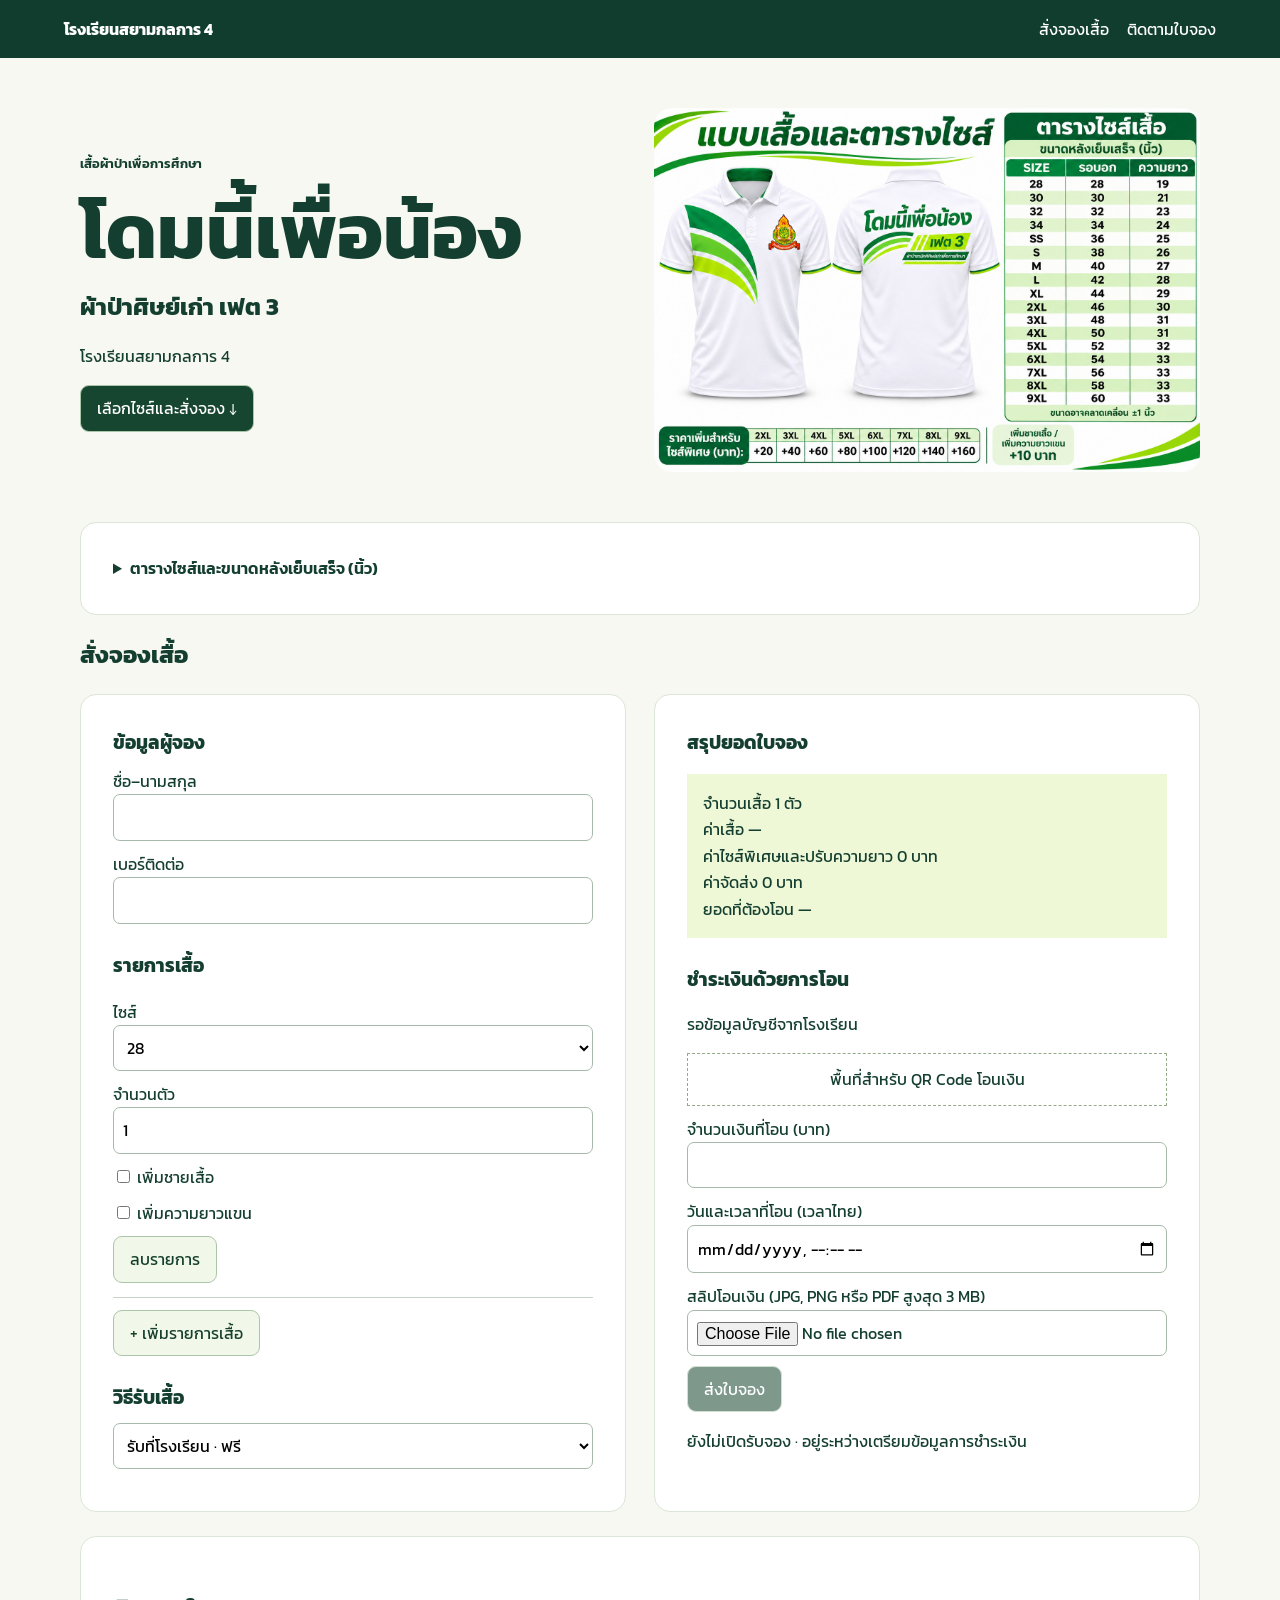
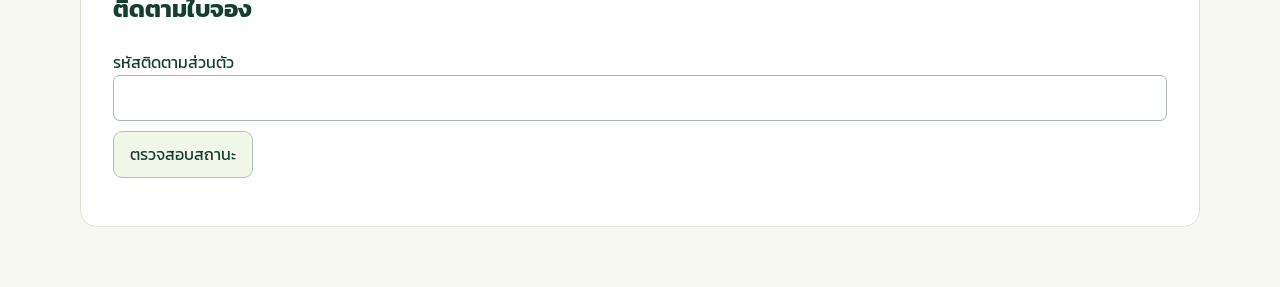
==== index.html @ 1d01cce2 "Add files via upload" ====
<!DOCTYPE html><html lang="th"><meta charset="utf-8"><meta name="viewport" content="width=device-width,initial-scale=1"><title>โดมนี้เพื่อน้อง | โรงเรียนสยามกลการ 4</title><link rel="stylesheet" href="style.css"><body>
<header><strong>โรงเรียนสยามกลการ 4</strong><nav><a href="#order">สั่งจองเสื้อ</a><a href="#track">ติดตามใบจอง</a></nav></header>
<main><section class="hero"><div><small>เสื้อผ้าป่าเพื่อการศึกษา</small><h1>โดมนี้เพื่อน้อง</h1><h2>ผ้าป่าศิษย์เก่า เฟต 3</h2><p>โรงเรียนสยามกลการ 4</p><a class="btn" href="#order">เลือกไซส์และสั่งจอง ↓</a></div><a href="shirt.jpg" target="_blank"><img src="shirt.jpg" alt="ภาพเสื้อด้านหน้าและด้านหลัง พร้อมตารางขนาดเสื้อ คลิกเพื่อขยาย"></a></section>
<details><summary>ตารางไซส์และขนาดหลังเย็บเสร็จ (นิ้ว)</summary><table><thead><tr><th>ไซส์</th><th>รอบอก</th><th>ความยาว</th><th>เพิ่มจากราคาฐาน (บาท)</th></tr></thead><tbody id="sizes"></tbody></table><small>ขนาดอาจคลาดเคลื่อน ±1 นิ้ว</small></details>
<form id="order"><h2>สั่งจองเสื้อ</h2><div class="grid"><section><h3>ข้อมูลผู้จอง</h3><label>ชื่อ–นามสกุล<input name="customer" required maxlength="120" autocomplete="name"></label><label>เบอร์ติดต่อ<input name="phone" type="tel" required pattern="[0-9]{9,10}" autocomplete="tel"></label>
<h3>รายการเสื้อ</h3><div id="items"></div><button type="button" id="add">+ เพิ่มรายการเสื้อ</button>
<h3>วิธีรับเสื้อ</h3><label><select name="delivery"><option value="pickup">รับที่โรงเรียน · ฟรี</option><option value="mail">ส่งไปรษณีย์ · 50 บาทต่อตัว</option></select></label><label id="addr" hidden>ที่อยู่จัดส่งพร้อมรหัสไปรษณีย์<textarea name="address" maxlength="600"></textarea></label></section>
<section><h3>สรุปยอดใบจอง</h3><p id="bill" aria-live="polite"></p><h3>ชำระเงินด้วยการโอน</h3><p id="bank">รอข้อมูลบัญชีจากโรงเรียน</p><div id="qr">พื้นที่สำหรับ QR Code โอนเงิน</div><label>จำนวนเงินที่โอน (บาท)<input name="amount" type="number" min=".01" step=".01" required></label><label>วันและเวลาที่โอน (เวลาไทย)<input name="paidAt" type="datetime-local" required></label><label>สลิปโอนเงิน (JPG, PNG หรือ PDF สูงสุด 3 MB)<input name="slip" type="file" accept="image/jpeg,image/png,application/pdf" required></label><button class="btn" id="send" disabled>ส่งใบจอง</button><p id="msg" role="status"></p></section></div></form>
<section id="track"><h2>ติดตามใบจอง</h2><form id="lookup"><label>รหัสติดตามส่วนตัว<input name="token" required></label><button>ตรวจสอบสถานะ</button></form><p id="result" role="status"></p></section></main><script src="config.js"></script><script src="app.js"></script></body></html>
---- style.css ----
@import url('https://fonts.googleapis.com/css2?family=Kanit:wght@400;500;600;700&display=swap');
*{box-sizing:border-box}body{margin:0;background:#f6f8f1;color:#143f30;font:16px/1.65 Kanit,sans-serif}header{background:#103d2d;color:white;display:flex;justify-content:space-between;padding:16px max(5vw,18px);align-items:center;gap:12px;flex-wrap:wrap}nav{display:flex;gap:18px}nav a{color:white}a{text-decoration:none}main{max-width:1160px;margin:auto;padding:0 20px 60px}.hero,.grid{display:grid;grid-template-columns:1fr 1fr;gap:28px}.hero{align-items:center;padding:50px 0}.hero img{width:100%;display:block;border-radius:18px}.hero h1{font-size:clamp(44px,6vw,84px);line-height:1.2;margin:10px 0}.hero h2,h3{margin:0}small{font-weight:600}.btn,button{font:inherit;cursor:pointer;border:1px solid #abc5aa;background:#f1f8e9;color:#153f2c;border-radius:9px;padding:9px 16px;display:inline-block}.btn{background:#164630;color:white}.btn:disabled{opacity:.55;cursor:default}.grid section,details,#track{background:white;border:1px solid #dce5d7;border-radius:16px;padding:clamp(16px,3vw,32px)}h3:not(:first-child){margin-top:26px}label{display:block;margin:10px 0}input,select,textarea{display:block;width:100%;font:inherit;padding:9px;border:1px solid #a6b9aa;border-radius:7px;background:white}input[type=checkbox]{width:auto;display:inline}summary{cursor:pointer;font-weight:600}table{width:100%;border-collapse:collapse;text-align:center}td,th{padding:5px;border-bottom:1px solid #dde6d9}.item{border-bottom:1px solid #c6d6c4;padding:8px 0 14px;margin-bottom:12px}#bill,#bank,#msg,#result{white-space:pre-line;overflow-wrap:anywhere}#bill{background:#eef7d6;padding:16px}#qr{border:1px dashed #94aa8b;padding:12px;text-align:center}#qr img{max-width:200px;width:100%}#track{margin-top:24px}[hidden]{display:none!important}@media(max-width:720px){.hero,.grid{grid-template-columns:1fr}.hero{padding:26px 0;gap:18px}main{padding-inline:14px}.grid{gap:12px}}
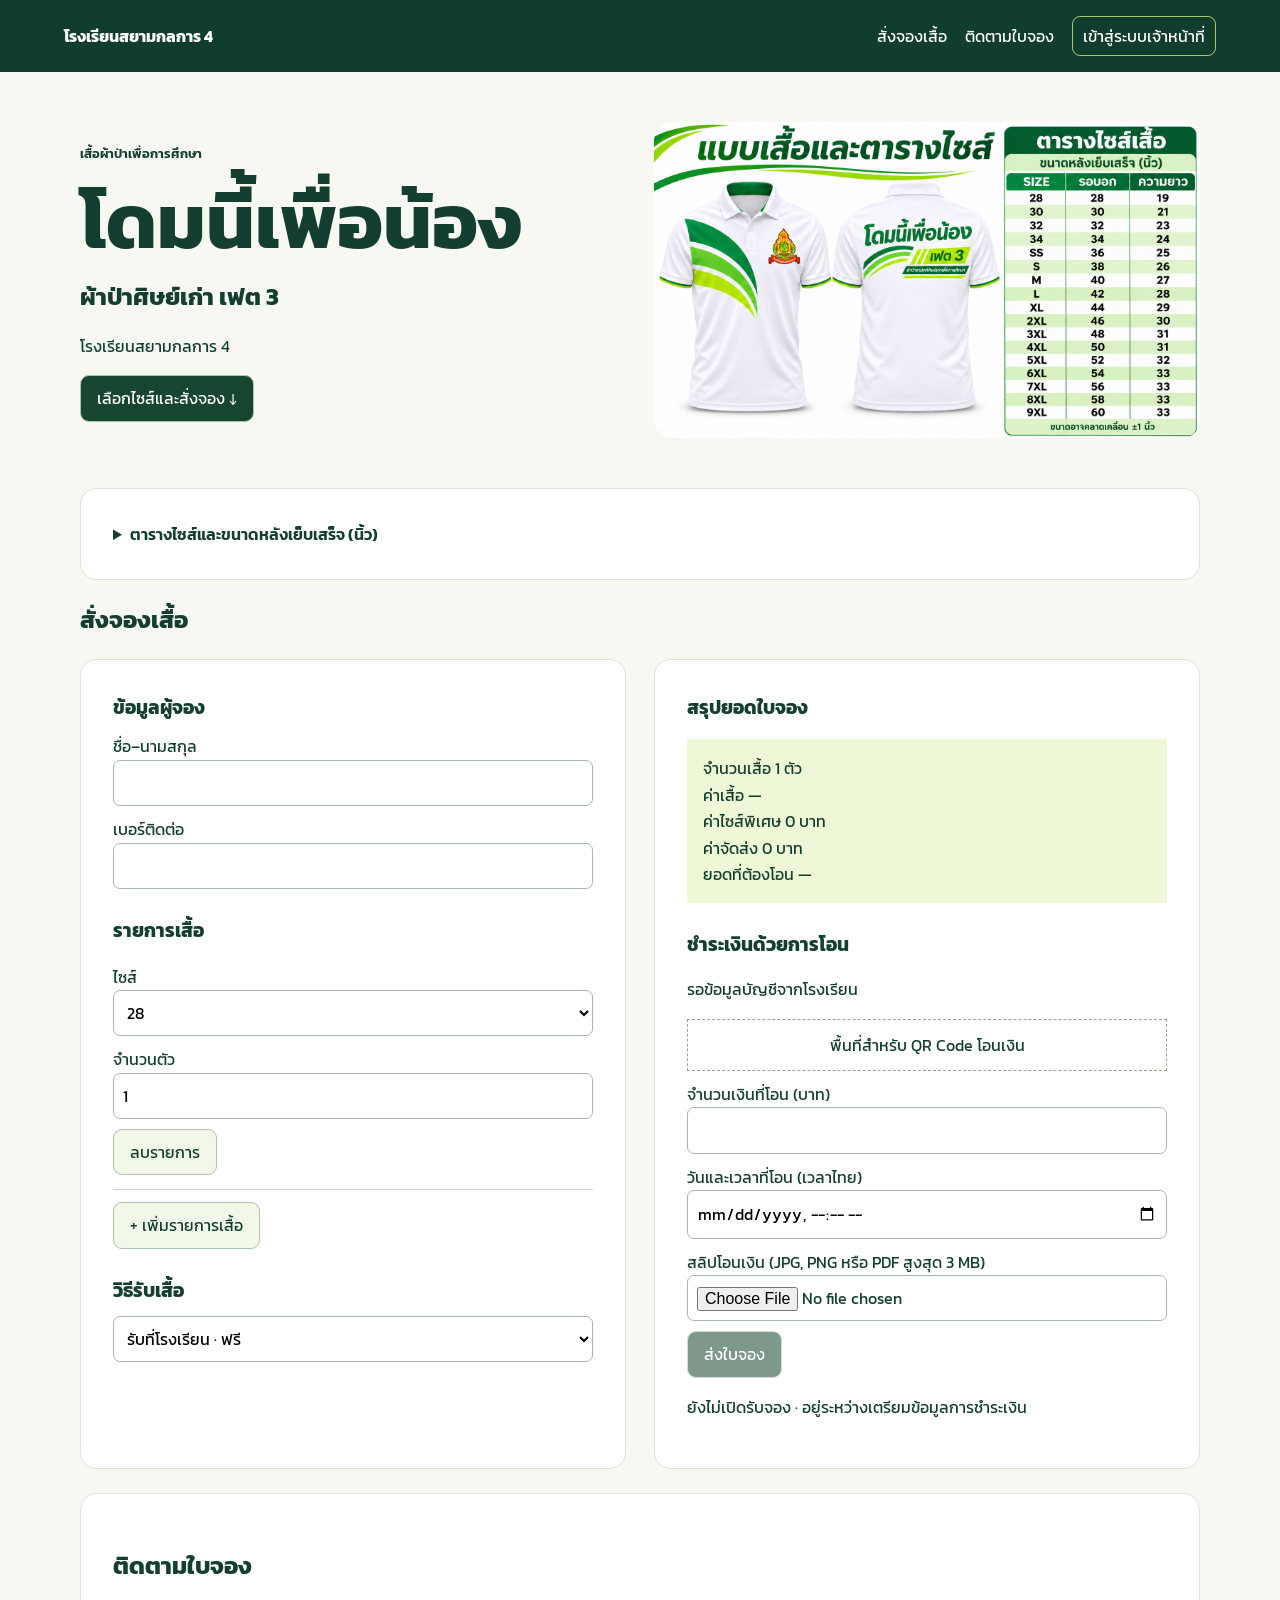
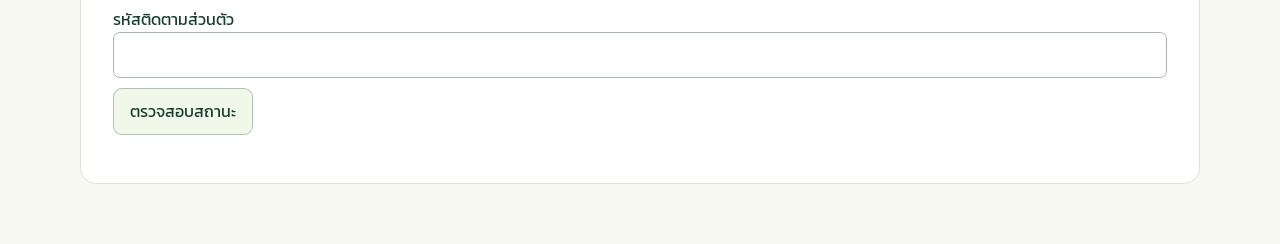
==== commit 211e0321: "Add files via upload" ====
--- a/index.html
+++ b/index.html
@@ -1,7 +1,7 @@
 <!DOCTYPE html><html lang="th"><meta charset="utf-8"><meta name="viewport" content="width=device-width,initial-scale=1"><title>โดมนี้เพื่อน้อง | โรงเรียนสยามกลการ 4</title><link rel="stylesheet" href="style.css"><body>
-<header><strong>โรงเรียนสยามกลการ 4</strong><nav><a href="#order">สั่งจองเสื้อ</a><a href="#track">ติดตามใบจอง</a></nav></header>
-<main><section class="hero"><div><small>เสื้อผ้าป่าเพื่อการศึกษา</small><h1>โดมนี้เพื่อน้อง</h1><h2>ผ้าป่าศิษย์เก่า เฟต 3</h2><p>โรงเรียนสยามกลการ 4</p><a class="btn" href="#order">เลือกไซส์และสั่งจอง ↓</a></div><a href="shirt.jpg" target="_blank"><img src="shirt.jpg" alt="ภาพเสื้อด้านหน้าและด้านหลัง พร้อมตารางขนาดเสื้อ คลิกเพื่อขยาย"></a></section>
-<details><summary>ตารางไซส์และขนาดหลังเย็บเสร็จ (นิ้ว)</summary><table><thead><tr><th>ไซส์</th><th>รอบอก</th><th>ความยาว</th><th>เพิ่มจากราคาฐาน (บาท)</th></tr></thead><tbody id="sizes"></tbody></table><small>ขนาดอาจคลาดเคลื่อน ±1 นิ้ว</small></details>
+<header><strong>โรงเรียนสยามกลการ 4</strong><nav><a href="#order">สั่งจองเสื้อ</a><a href="#track">ติดตามใบจอง</a><a class="staff-link" href="staff.html">เข้าสู่ระบบเจ้าหน้าที่</a></nav></header>
+<main><section class="hero"><div><small>เสื้อผ้าป่าเพื่อการศึกษา</small><h1>โดมนี้เพื่อน้อง</h1><h2>ผ้าป่าศิษย์เก่า เฟต 3</h2><p>โรงเรียนสยามกลการ 4</p><a class="btn" href="#order">เลือกไซส์และสั่งจอง ↓</a></div><a class="poster" href="#chart" aria-label="ดูตารางไซส์"><img src="shirt.jpg" alt="ภาพเสื้อด้านหน้าและด้านหลัง พร้อมตารางขนาดเสื้อ"></a></section>
+<details id="chart"><summary>ตารางไซส์และขนาดหลังเย็บเสร็จ (นิ้ว)</summary><table><thead><tr><th>ไซส์</th><th>รอบอก</th><th>ความยาว</th><th>เพิ่มจากราคาฐาน (บาท)</th></tr></thead><tbody id="sizes"></tbody></table><small>ขนาดอาจคลาดเคลื่อน ±1 นิ้ว</small></details>
 <form id="order"><h2>สั่งจองเสื้อ</h2><div class="grid"><section><h3>ข้อมูลผู้จอง</h3><label>ชื่อ–นามสกุล<input name="customer" required maxlength="120" autocomplete="name"></label><label>เบอร์ติดต่อ<input name="phone" type="tel" required pattern="[0-9]{9,10}" autocomplete="tel"></label>
 <h3>รายการเสื้อ</h3><div id="items"></div><button type="button" id="add">+ เพิ่มรายการเสื้อ</button>
 <h3>วิธีรับเสื้อ</h3><label><select name="delivery"><option value="pickup">รับที่โรงเรียน · ฟรี</option><option value="mail">ส่งไปรษณีย์ · 50 บาทต่อตัว</option></select></label><label id="addr" hidden>ที่อยู่จัดส่งพร้อมรหัสไปรษณีย์<textarea name="address" maxlength="600"></textarea></label></section>
--- a/style.css
+++ b/style.css
@@ -1,2 +1,3 @@
 @import url('https://fonts.googleapis.com/css2?family=Kanit:wght@400;500;600;700&display=swap');
 *{box-sizing:border-box}body{margin:0;background:#f6f8f1;color:#143f30;font:16px/1.65 Kanit,sans-serif}header{background:#103d2d;color:white;display:flex;justify-content:space-between;padding:16px max(5vw,18px);align-items:center;gap:12px;flex-wrap:wrap}nav{display:flex;gap:18px}nav a{color:white}a{text-decoration:none}main{max-width:1160px;margin:auto;padding:0 20px 60px}.hero,.grid{display:grid;grid-template-columns:1fr 1fr;gap:28px}.hero{align-items:center;padding:50px 0}.hero img{width:100%;display:block;border-radius:18px}.hero h1{font-size:clamp(44px,6vw,84px);line-height:1.2;margin:10px 0}.hero h2,h3{margin:0}small{font-weight:600}.btn,button{font:inherit;cursor:pointer;border:1px solid #abc5aa;background:#f1f8e9;color:#153f2c;border-radius:9px;padding:9px 16px;display:inline-block}.btn{background:#164630;color:white}.btn:disabled{opacity:.55;cursor:default}.grid section,details,#track{background:white;border:1px solid #dce5d7;border-radius:16px;padding:clamp(16px,3vw,32px)}h3:not(:first-child){margin-top:26px}label{display:block;margin:10px 0}input,select,textarea{display:block;width:100%;font:inherit;padding:9px;border:1px solid #a6b9aa;border-radius:7px;background:white}input[type=checkbox]{width:auto;display:inline}summary{cursor:pointer;font-weight:600}table{width:100%;border-collapse:collapse;text-align:center}td,th{padding:5px;border-bottom:1px solid #dde6d9}.item{border-bottom:1px solid #c6d6c4;padding:8px 0 14px;margin-bottom:12px}#bill,#bank,#msg,#result{white-space:pre-line;overflow-wrap:anywhere}#bill{background:#eef7d6;padding:16px}#qr{border:1px dashed #94aa8b;padding:12px;text-align:center}#qr img{max-width:200px;width:100%}#track{margin-top:24px}[hidden]{display:none!important}@media(max-width:720px){.hero,.grid{grid-template-columns:1fr}.hero{padding:26px 0;gap:18px}main{padding-inline:14px}.grid{gap:12px}}
+nav{flex-wrap:wrap;align-items:center}.staff-link{color:white;border:1px solid #a6c972;border-radius:8px;padding:6px 10px}.hero .poster{display:block;aspect-ratio:1536/887;overflow:hidden;border-radius:18px}#signin{max-width:450px;margin:40px auto;padding:24px;background:white;border-radius:16px}#panel{margin-top:24px}
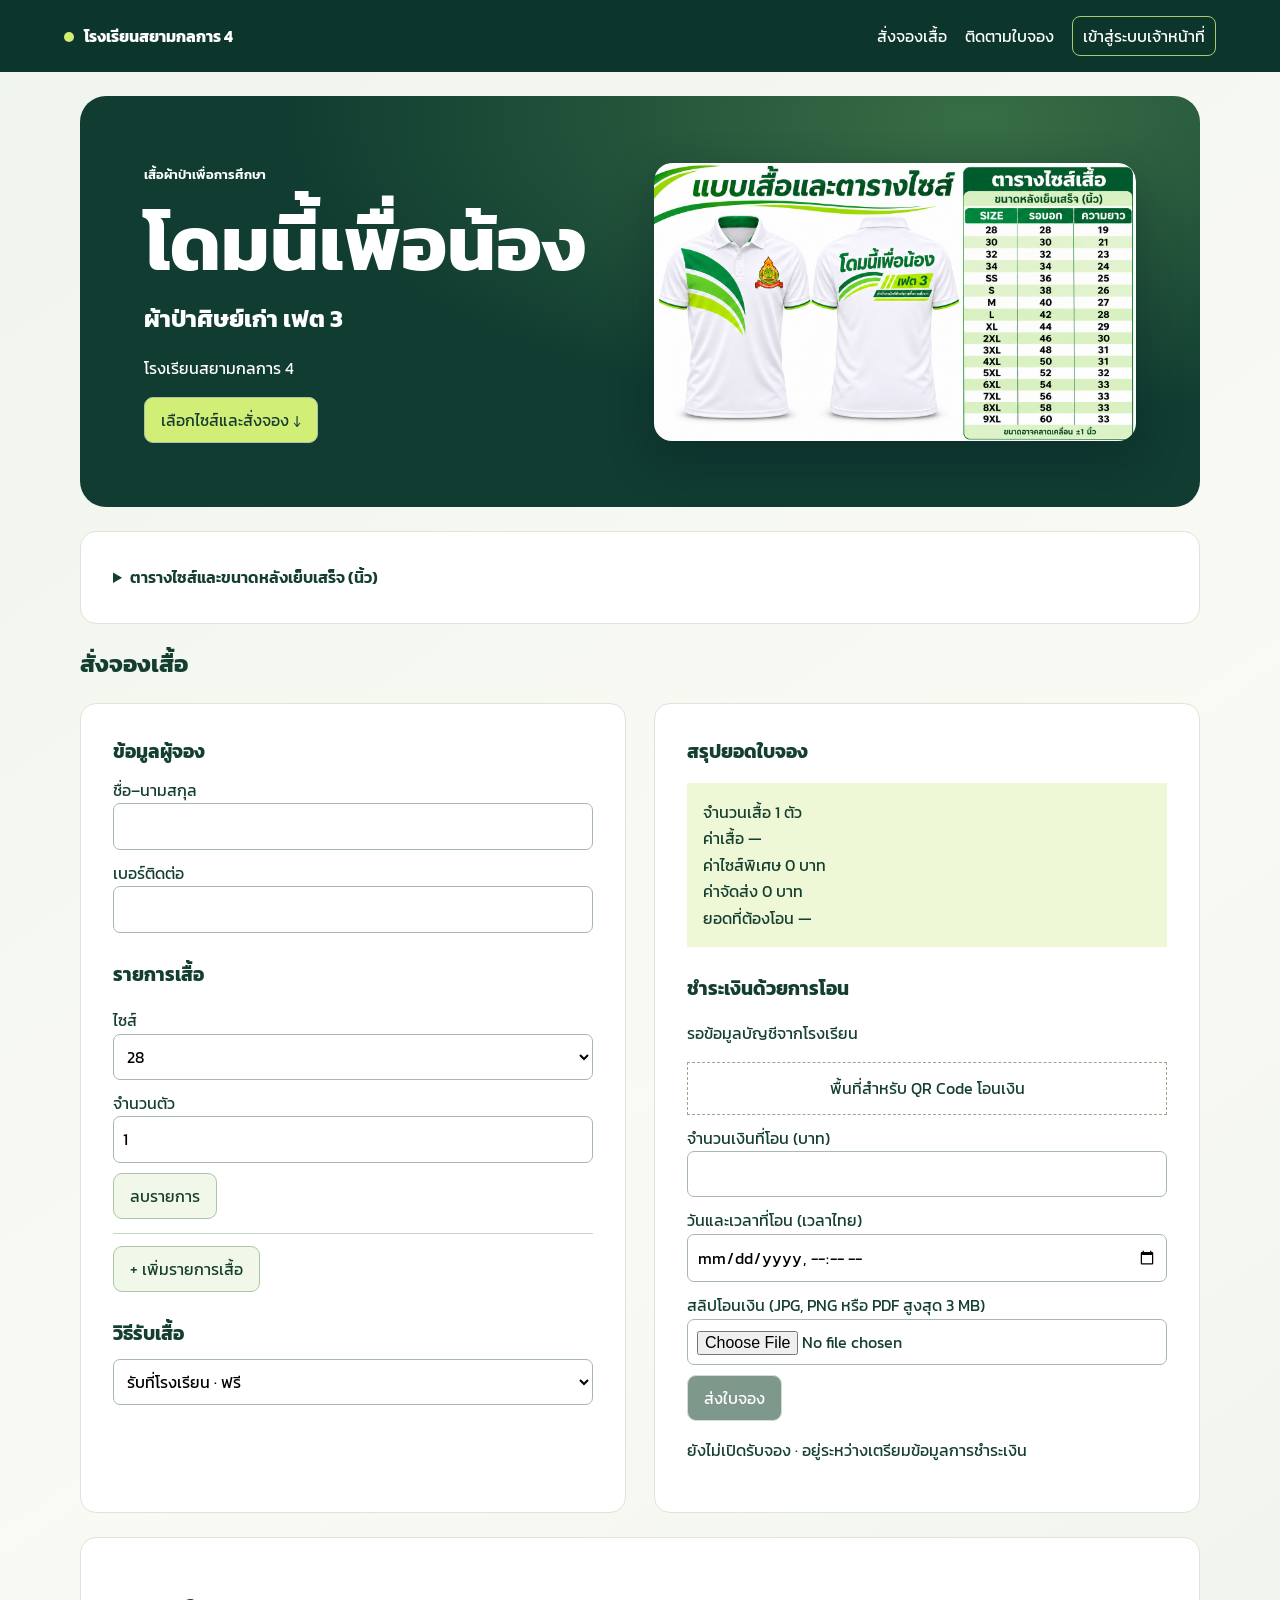
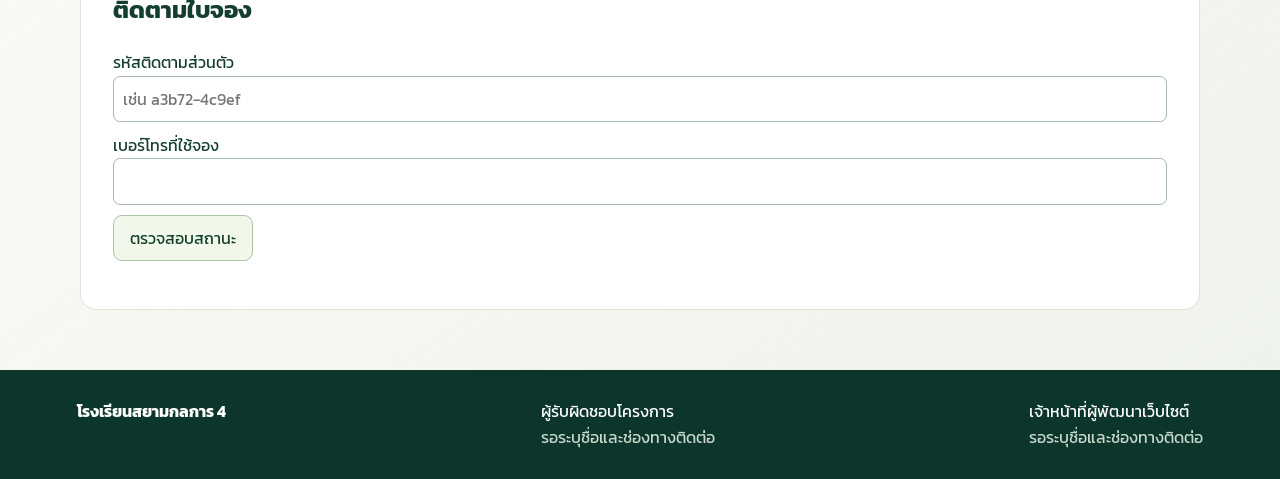
==== commit 9454f072: "Add files via upload" ====
--- a/index.html
+++ b/index.html
@@ -6,4 +6,4 @@
 <h3>รายการเสื้อ</h3><div id="items"></div><button type="button" id="add">+ เพิ่มรายการเสื้อ</button>
 <h3>วิธีรับเสื้อ</h3><label><select name="delivery"><option value="pickup">รับที่โรงเรียน · ฟรี</option><option value="mail">ส่งไปรษณีย์ · 50 บาทต่อตัว</option></select></label><label id="addr" hidden>ที่อยู่จัดส่งพร้อมรหัสไปรษณีย์<textarea name="address" maxlength="600"></textarea></label></section>
 <section><h3>สรุปยอดใบจอง</h3><p id="bill" aria-live="polite"></p><h3>ชำระเงินด้วยการโอน</h3><p id="bank">รอข้อมูลบัญชีจากโรงเรียน</p><div id="qr">พื้นที่สำหรับ QR Code โอนเงิน</div><label>จำนวนเงินที่โอน (บาท)<input name="amount" type="number" min=".01" step=".01" required></label><label>วันและเวลาที่โอน (เวลาไทย)<input name="paidAt" type="datetime-local" required></label><label>สลิปโอนเงิน (JPG, PNG หรือ PDF สูงสุด 3 MB)<input name="slip" type="file" accept="image/jpeg,image/png,application/pdf" required></label><button class="btn" id="send" disabled>ส่งใบจอง</button><p id="msg" role="status"></p></section></div></form>
-<section id="track"><h2>ติดตามใบจอง</h2><form id="lookup"><label>รหัสติดตามส่วนตัว<input name="token" required></label><button>ตรวจสอบสถานะ</button></form><p id="result" role="status"></p></section></main><script src="config.js"></script><script src="app.js"></script></body></html>
+<section id="track"><h2>ติดตามใบจอง</h2><form id="lookup"><label>รหัสติดตามส่วนตัว<input name="token" required autocomplete="off" placeholder="เช่น a3b72-4c9ef"></label><label>เบอร์โทรที่ใช้จอง<input name="phone" required type="tel" pattern="[0-9]{9,10}"></label><button>ตรวจสอบสถานะ</button></form><p id="result" role="status"></p></section></main><footer><strong>โรงเรียนสยามกลการ 4</strong><div>ผู้รับผิดชอบโครงการ<br><span id="owner"></span></div><div>เจ้าหน้าที่ผู้พัฒนาเว็บไซต์<br><span id="developer"></span></div></footer><script src="config.js"></script><script src="footer.js"></script><script src="app.js"></script></body></html>
--- a/style.css
+++ b/style.css
@@ -1,3 +1,4 @@
 @import url('https://fonts.googleapis.com/css2?family=Kanit:wght@400;500;600;700&display=swap');
 *{box-sizing:border-box}body{margin:0;background:#f6f8f1;color:#143f30;font:16px/1.65 Kanit,sans-serif}header{background:#103d2d;color:white;display:flex;justify-content:space-between;padding:16px max(5vw,18px);align-items:center;gap:12px;flex-wrap:wrap}nav{display:flex;gap:18px}nav a{color:white}a{text-decoration:none}main{max-width:1160px;margin:auto;padding:0 20px 60px}.hero,.grid{display:grid;grid-template-columns:1fr 1fr;gap:28px}.hero{align-items:center;padding:50px 0}.hero img{width:100%;display:block;border-radius:18px}.hero h1{font-size:clamp(44px,6vw,84px);line-height:1.2;margin:10px 0}.hero h2,h3{margin:0}small{font-weight:600}.btn,button{font:inherit;cursor:pointer;border:1px solid #abc5aa;background:#f1f8e9;color:#153f2c;border-radius:9px;padding:9px 16px;display:inline-block}.btn{background:#164630;color:white}.btn:disabled{opacity:.55;cursor:default}.grid section,details,#track{background:white;border:1px solid #dce5d7;border-radius:16px;padding:clamp(16px,3vw,32px)}h3:not(:first-child){margin-top:26px}label{display:block;margin:10px 0}input,select,textarea{display:block;width:100%;font:inherit;padding:9px;border:1px solid #a6b9aa;border-radius:7px;background:white}input[type=checkbox]{width:auto;display:inline}summary{cursor:pointer;font-weight:600}table{width:100%;border-collapse:collapse;text-align:center}td,th{padding:5px;border-bottom:1px solid #dde6d9}.item{border-bottom:1px solid #c6d6c4;padding:8px 0 14px;margin-bottom:12px}#bill,#bank,#msg,#result{white-space:pre-line;overflow-wrap:anywhere}#bill{background:#eef7d6;padding:16px}#qr{border:1px dashed #94aa8b;padding:12px;text-align:center}#qr img{max-width:200px;width:100%}#track{margin-top:24px}[hidden]{display:none!important}@media(max-width:720px){.hero,.grid{grid-template-columns:1fr}.hero{padding:26px 0;gap:18px}main{padding-inline:14px}.grid{gap:12px}}
 nav{flex-wrap:wrap;align-items:center}.staff-link{color:white;border:1px solid #a6c972;border-radius:8px;padding:6px 10px}.hero .poster{display:block;aspect-ratio:1536/887;overflow:hidden;border-radius:18px}#signin{max-width:450px;margin:40px auto;padding:24px;background:white;border-radius:16px}#panel{margin-top:24px}
+:root{--forest:#0d4738;--lime:#d1ef77}body{background:linear-gradient(145deg,#eff4ec,#fafaf5 52%,#edf2ea)}header,footer{background:#0c352b}header strong:before{content:"";display:inline-block;width:10px;height:10px;margin-right:10px;background:var(--lime);border-radius:50%}.hero{padding:clamp(28px,5vw,74px);margin:24px 0;background:radial-gradient(ellipse at 80% 5%,#386e45,transparent 55%),#103c31;color:#fff;border-radius:26px}.hero .btn{background:var(--lime);color:#163c30}.hero .poster{box-shadow:0 18px 44px #071e2560}.btn,button{transition:transform .18s,box-shadow .18s}button:hover,.btn:hover{transform:translateY(-2px);box-shadow:0 4px 14px #153b2825}footer{color:white;padding:28px max(6vw,22px);display:flex;justify-content:space-between;flex-wrap:wrap;gap:20px}footer span{color:#c7d9cc}#logout{float:right}.switch,.filters{display:flex;align-items:end;gap:10px;flex-wrap:wrap;margin:18px 0}.switch button[aria-pressed=true]{background:var(--forest);color:white}.filters label{margin:0}.booking,#report{margin:12px 0;background:white;border-radius:16px;padding:20px;border:1px solid #d8e2d9}.booking summary{display:flex;justify-content:space-between;align-items:center;gap:10px;flex-wrap:wrap}.badge{font-size:.88rem;background:#eef3d7;padding:4px 12px;border-radius:40px}.booking dl{display:grid;grid-template-columns:minmax(85px,1fr) 2fr;gap:8px;margin:16px 0}.booking dd{margin:0;overflow-wrap:anywhere}.preview img{display:block;width:min(100%,560px);max-height:600px;object-fit:contain}.booking button{margin:5px}.booking textarea{max-width:550px}input:focus,textarea:focus,select:focus{outline:2px solid #578747} @media(prefers-reduced-motion:reduce){*{transition:none!important}}
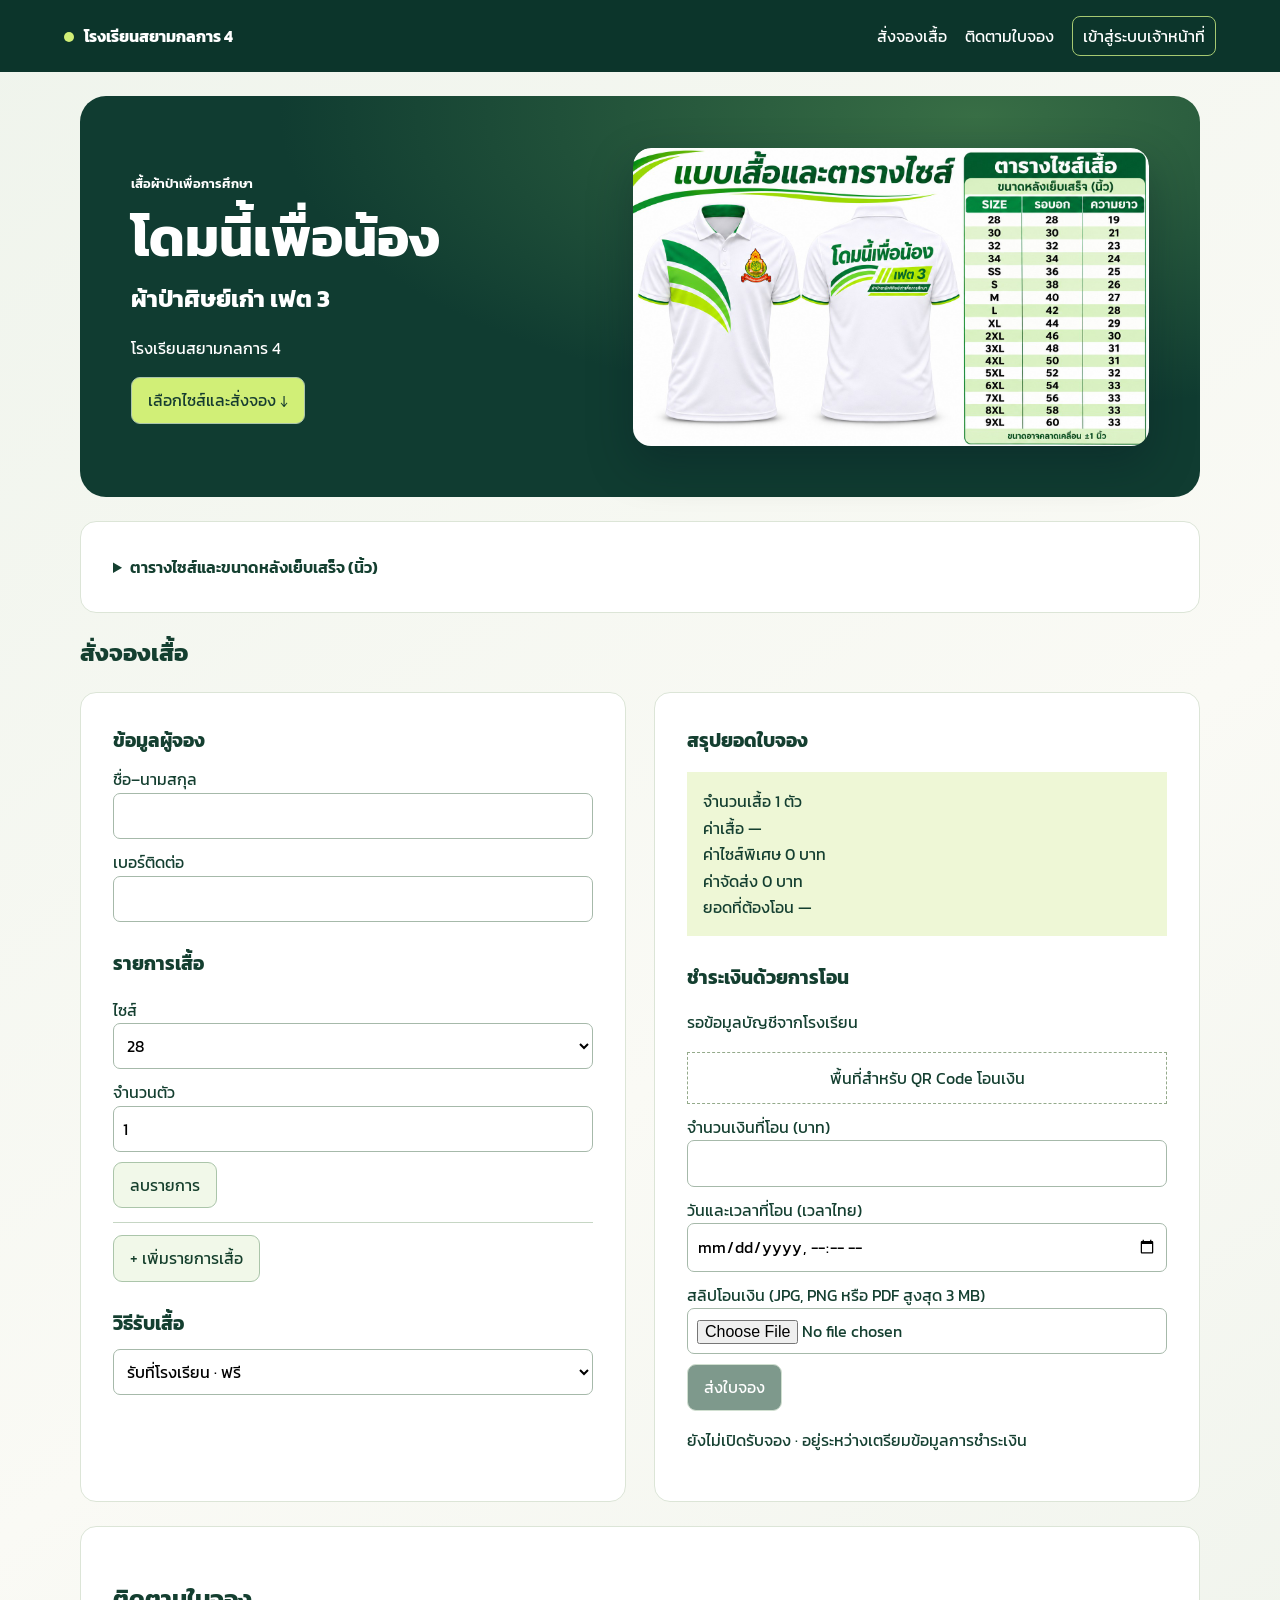
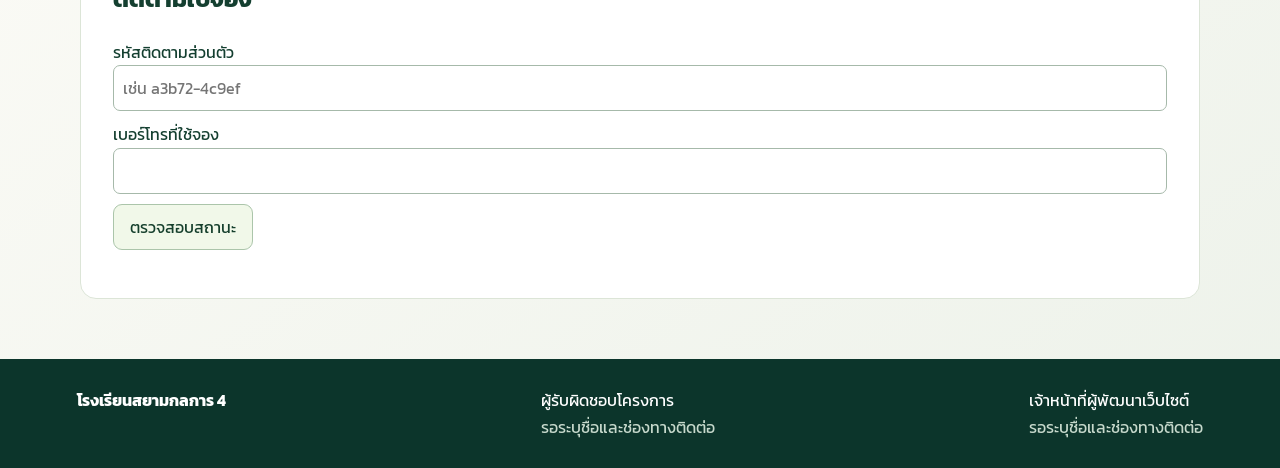
==== commit d48308c7: "Add files via upload" ====
--- a/index.html
+++ b/index.html
@@ -6,4 +6,4 @@
 <h3>รายการเสื้อ</h3><div id="items"></div><button type="button" id="add">+ เพิ่มรายการเสื้อ</button>
 <h3>วิธีรับเสื้อ</h3><label><select name="delivery"><option value="pickup">รับที่โรงเรียน · ฟรี</option><option value="mail">ส่งไปรษณีย์ · 50 บาทต่อตัว</option></select></label><label id="addr" hidden>ที่อยู่จัดส่งพร้อมรหัสไปรษณีย์<textarea name="address" maxlength="600"></textarea></label></section>
 <section><h3>สรุปยอดใบจอง</h3><p id="bill" aria-live="polite"></p><h3>ชำระเงินด้วยการโอน</h3><p id="bank">รอข้อมูลบัญชีจากโรงเรียน</p><div id="qr">พื้นที่สำหรับ QR Code โอนเงิน</div><label>จำนวนเงินที่โอน (บาท)<input name="amount" type="number" min=".01" step=".01" required></label><label>วันและเวลาที่โอน (เวลาไทย)<input name="paidAt" type="datetime-local" required></label><label>สลิปโอนเงิน (JPG, PNG หรือ PDF สูงสุด 3 MB)<input name="slip" type="file" accept="image/jpeg,image/png,application/pdf" required></label><button class="btn" id="send" disabled>ส่งใบจอง</button><p id="msg" role="status"></p></section></div></form>
-<section id="track"><h2>ติดตามใบจอง</h2><form id="lookup"><label>รหัสติดตามส่วนตัว<input name="token" required autocomplete="off" placeholder="เช่น a3b72-4c9ef"></label><label>เบอร์โทรที่ใช้จอง<input name="phone" required type="tel" pattern="[0-9]{9,10}"></label><button>ตรวจสอบสถานะ</button></form><p id="result" role="status"></p></section></main><footer><strong>โรงเรียนสยามกลการ 4</strong><div>ผู้รับผิดชอบโครงการ<br><span id="owner"></span></div><div>เจ้าหน้าที่ผู้พัฒนาเว็บไซต์<br><span id="developer"></span></div></footer><script src="config.js"></script><script src="footer.js"></script><script src="app.js"></script></body></html>
+<section id="track"><h2>ติดตามใบจอง</h2><form id="lookup"><label>รหัสติดตามส่วนตัว<input name="token" required autocomplete="off" placeholder="เช่น a3b72-4c9ef"></label><label>เบอร์โทรที่ใช้จอง<input name="phone" required type="tel" pattern="[0-9]{9,10}"></label><button>ตรวจสอบสถานะ</button></form><p id="result" role="status"></p></section></main><footer><strong>โรงเรียนสยามกลการ 4</strong><div>ผู้รับผิดชอบโครงการ<br><span id="owner"></span></div><div>เจ้าหน้าที่ผู้พัฒนาเว็บไซต์<br><span id="developer"></span></div></footer><script src="qr.js"></script><script src="interaction.js"></script><script src="config.js"></script><script src="footer.js"></script><script src="app.js"></script></body></html>
--- a/style.css
+++ b/style.css
@@ -2,3 +2,7 @@
 *{box-sizing:border-box}body{margin:0;background:#f6f8f1;color:#143f30;font:16px/1.65 Kanit,sans-serif}header{background:#103d2d;color:white;display:flex;justify-content:space-between;padding:16px max(5vw,18px);align-items:center;gap:12px;flex-wrap:wrap}nav{display:flex;gap:18px}nav a{color:white}a{text-decoration:none}main{max-width:1160px;margin:auto;padding:0 20px 60px}.hero,.grid{display:grid;grid-template-columns:1fr 1fr;gap:28px}.hero{align-items:center;padding:50px 0}.hero img{width:100%;display:block;border-radius:18px}.hero h1{font-size:clamp(44px,6vw,84px);line-height:1.2;margin:10px 0}.hero h2,h3{margin:0}small{font-weight:600}.btn,button{font:inherit;cursor:pointer;border:1px solid #abc5aa;background:#f1f8e9;color:#153f2c;border-radius:9px;padding:9px 16px;display:inline-block}.btn{background:#164630;color:white}.btn:disabled{opacity:.55;cursor:default}.grid section,details,#track{background:white;border:1px solid #dce5d7;border-radius:16px;padding:clamp(16px,3vw,32px)}h3:not(:first-child){margin-top:26px}label{display:block;margin:10px 0}input,select,textarea{display:block;width:100%;font:inherit;padding:9px;border:1px solid #a6b9aa;border-radius:7px;background:white}input[type=checkbox]{width:auto;display:inline}summary{cursor:pointer;font-weight:600}table{width:100%;border-collapse:collapse;text-align:center}td,th{padding:5px;border-bottom:1px solid #dde6d9}.item{border-bottom:1px solid #c6d6c4;padding:8px 0 14px;margin-bottom:12px}#bill,#bank,#msg,#result{white-space:pre-line;overflow-wrap:anywhere}#bill{background:#eef7d6;padding:16px}#qr{border:1px dashed #94aa8b;padding:12px;text-align:center}#qr img{max-width:200px;width:100%}#track{margin-top:24px}[hidden]{display:none!important}@media(max-width:720px){.hero,.grid{grid-template-columns:1fr}.hero{padding:26px 0;gap:18px}main{padding-inline:14px}.grid{gap:12px}}
 nav{flex-wrap:wrap;align-items:center}.staff-link{color:white;border:1px solid #a6c972;border-radius:8px;padding:6px 10px}.hero .poster{display:block;aspect-ratio:1536/887;overflow:hidden;border-radius:18px}#signin{max-width:450px;margin:40px auto;padding:24px;background:white;border-radius:16px}#panel{margin-top:24px}
 :root{--forest:#0d4738;--lime:#d1ef77}body{background:linear-gradient(145deg,#eff4ec,#fafaf5 52%,#edf2ea)}header,footer{background:#0c352b}header strong:before{content:"";display:inline-block;width:10px;height:10px;margin-right:10px;background:var(--lime);border-radius:50%}.hero{padding:clamp(28px,5vw,74px);margin:24px 0;background:radial-gradient(ellipse at 80% 5%,#386e45,transparent 55%),#103c31;color:#fff;border-radius:26px}.hero .btn{background:var(--lime);color:#163c30}.hero .poster{box-shadow:0 18px 44px #071e2560}.btn,button{transition:transform .18s,box-shadow .18s}button:hover,.btn:hover{transform:translateY(-2px);box-shadow:0 4px 14px #153b2825}footer{color:white;padding:28px max(6vw,22px);display:flex;justify-content:space-between;flex-wrap:wrap;gap:20px}footer span{color:#c7d9cc}#logout{float:right}.switch,.filters{display:flex;align-items:end;gap:10px;flex-wrap:wrap;margin:18px 0}.switch button[aria-pressed=true]{background:var(--forest);color:white}.filters label{margin:0}.booking,#report{margin:12px 0;background:white;border-radius:16px;padding:20px;border:1px solid #d8e2d9}.booking summary{display:flex;justify-content:space-between;align-items:center;gap:10px;flex-wrap:wrap}.badge{font-size:.88rem;background:#eef3d7;padding:4px 12px;border-radius:40px}.booking dl{display:grid;grid-template-columns:minmax(85px,1fr) 2fr;gap:8px;margin:16px 0}.booking dd{margin:0;overflow-wrap:anywhere}.preview img{display:block;width:min(100%,560px);max-height:600px;object-fit:contain}.booking button{margin:5px}.booking textarea{max-width:550px}input:focus,textarea:focus,select:focus{outline:2px solid #578747} @media(prefers-reduced-motion:reduce){*{transition:none!important}}
+body{display:flex;flex-direction:column;min-height:100vh}main{width:100%;flex:1}.hero{grid-template-columns:minmax(0,1fr) minmax(0,1.08fr);padding:clamp(24px,4vw,54px);gap:24px}.hero h1{font-size:clamp(28px,4.2vw,58px);line-height:1.18;white-space:nowrap}.hero .poster{align-self:center}
+.workspace{max-width:1280px;padding-top:25px}.workspace #panel{display:grid;grid-template-columns:175px minmax(0,1fr);gap:18px 24px}.workspace #panel>h1{grid-column:1/-1;grid-row:1;background:#123d33;color:white;padding:24px;border-radius:20px;margin:0;font-size:clamp(23px,3vw,39px)}#panel>#logout{grid-column:1/-1;grid-row:1;z-index:1;align-self:center;justify-self:end;margin-right:18px;font-size:14px}#metrics{grid-column:2;grid-row:2;display:grid;grid-template-columns:repeat(3,1fr);gap:12px}#metrics button{background:white;text-align:left;border:1px solid #d4e3da;border-top:4px solid #2c7665;padding:16px 18px;border-radius:14px}#metrics button:nth-child(2){border-top-color:#d69a2c}#metrics strong{display:block;font-size:32px;line-height:1.25}.workspace .switch{grid-column:1;grid-row:2/4;background:#e3ece5;border-radius:16px;padding:10px;display:flex;flex-direction:column;align-items:stretch;align-self:start;margin:0}.switch button{text-align:left;border:none;background:transparent}.workspace #queue,.workspace #report,.workspace #order{grid-column:2;grid-row:3;margin:0}.workspace #queue{background:white;border:1px solid #dce6dd;border-radius:20px;padding:clamp(14px,2.5vw,28px)}#queue h2{margin:0}.filters{background:#f5f8f5;border-radius:14px;padding:14px}.filters label:first-child{flex:1;min-width:150px}.empty{display:grid;place-content:center;text-align:center;min-height:160px;border:1px dashed #bbcfc5;border-radius:14px}.empty p{margin:5px}.booking summary:after{content:'⌄';color:#57826a}.booking summary small{color:#557367}
+dialog{font:inherit;color:#143c30;border:0;box-shadow:0 24px 90px #001e2850;border-radius:20px}dialog::backdrop{background:#092e255f;backdrop-filter:blur(3px)}.loading[open]{display:flex;align-items:center;gap:15px;padding:24px}.loading i{width:26px;height:26px;border:3px solid #dbebdc;border-top-color:#1a694a;border-radius:50%;animation:spin .8s linear infinite}@keyframes spin{to{transform:rotate(360deg)}}.receipt{width:min(380px,92vw);max-height:94dvh;overflow:auto;text-align:center;padding:22px;border-top:7px solid #335f42}.receipt h2{margin:4px}.ticketCode{font:700 24px/1.6 monospace;letter-spacing:1px;background:#eff6df;margin:10px 0;border-radius:8px}.receipt canvas{display:block;width:min(170px,44vw);height:auto;margin:8px auto;image-rendering:pixelated}.receipt p{font-size:14px;margin:3px 0 12px}
+@media(max-width:760px){.hero{grid-template-columns:1fr}.workspace #panel{display:flex;flex-direction:column;gap:12px}.workspace #panel>h1{order:-3}.workspace #panel>#logout{order:6;align-self:end}.workspace .switch{flex-direction:row;width:100%;flex-wrap:wrap}.workspace #metrics{display:grid;gap:5px}#metrics button{padding:10px;font-size:13px}.filters{align-items:stretch}.workspace .grid{grid-template-columns:1fr}}@media(prefers-reduced-motion:reduce){.loading i{animation:none}}
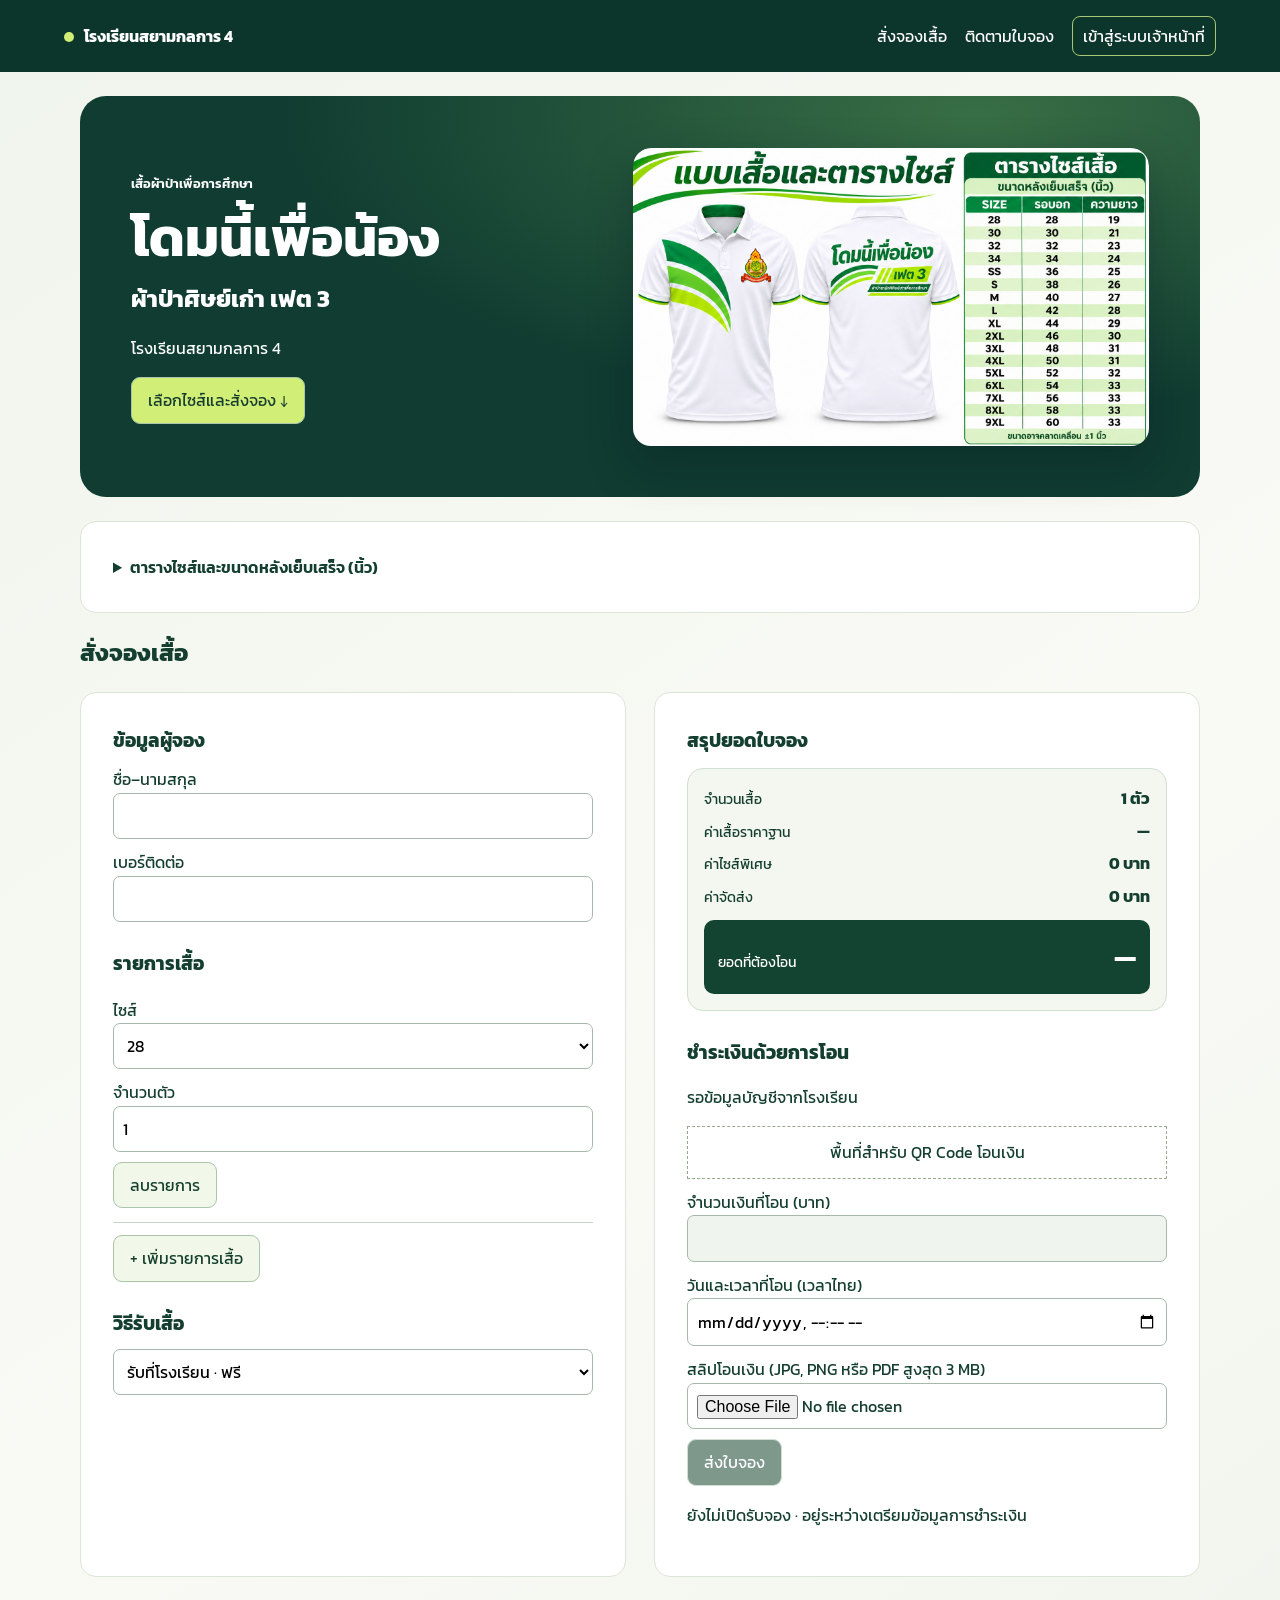
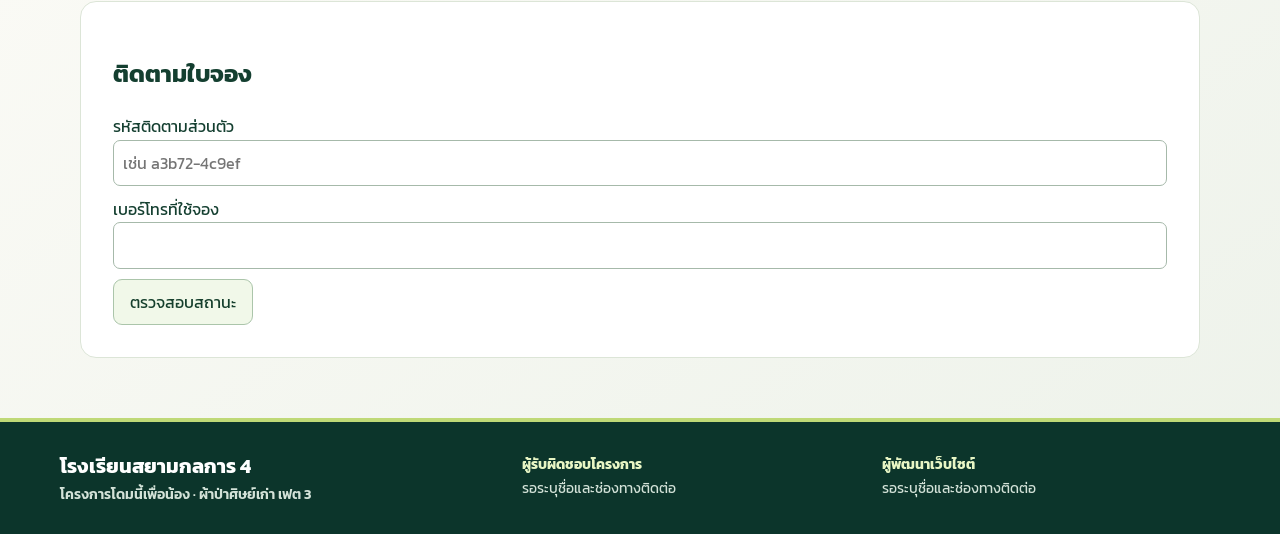
==== commit a88c7aa6: "Add files via upload" ====
--- a/index.html
+++ b/index.html
@@ -5,5 +5,5 @@
 <form id="order"><h2>สั่งจองเสื้อ</h2><div class="grid"><section><h3>ข้อมูลผู้จอง</h3><label>ชื่อ–นามสกุล<input name="customer" required maxlength="120" autocomplete="name"></label><label>เบอร์ติดต่อ<input name="phone" type="tel" required pattern="[0-9]{9,10}" autocomplete="tel"></label>
 <h3>รายการเสื้อ</h3><div id="items"></div><button type="button" id="add">+ เพิ่มรายการเสื้อ</button>
 <h3>วิธีรับเสื้อ</h3><label><select name="delivery"><option value="pickup">รับที่โรงเรียน · ฟรี</option><option value="mail">ส่งไปรษณีย์ · 50 บาทต่อตัว</option></select></label><label id="addr" hidden>ที่อยู่จัดส่งพร้อมรหัสไปรษณีย์<textarea name="address" maxlength="600"></textarea></label></section>
-<section><h3>สรุปยอดใบจอง</h3><p id="bill" aria-live="polite"></p><h3>ชำระเงินด้วยการโอน</h3><p id="bank">รอข้อมูลบัญชีจากโรงเรียน</p><div id="qr">พื้นที่สำหรับ QR Code โอนเงิน</div><label>จำนวนเงินที่โอน (บาท)<input name="amount" type="number" min=".01" step=".01" required></label><label>วันและเวลาที่โอน (เวลาไทย)<input name="paidAt" type="datetime-local" required></label><label>สลิปโอนเงิน (JPG, PNG หรือ PDF สูงสุด 3 MB)<input name="slip" type="file" accept="image/jpeg,image/png,application/pdf" required></label><button class="btn" id="send" disabled>ส่งใบจอง</button><p id="msg" role="status"></p></section></div></form>
-<section id="track"><h2>ติดตามใบจอง</h2><form id="lookup"><label>รหัสติดตามส่วนตัว<input name="token" required autocomplete="off" placeholder="เช่น a3b72-4c9ef"></label><label>เบอร์โทรที่ใช้จอง<input name="phone" required type="tel" pattern="[0-9]{9,10}"></label><button>ตรวจสอบสถานะ</button></form><p id="result" role="status"></p></section></main><footer><strong>โรงเรียนสยามกลการ 4</strong><div>ผู้รับผิดชอบโครงการ<br><span id="owner"></span></div><div>เจ้าหน้าที่ผู้พัฒนาเว็บไซต์<br><span id="developer"></span></div></footer><script src="qr.js"></script><script src="interaction.js"></script><script src="config.js"></script><script src="footer.js"></script><script src="app.js"></script></body></html>
+<section><h3>สรุปยอดใบจอง</h3><div class="price-card" aria-live="polite"><div><span>จำนวนเสื้อ</span><strong id="bill-count"></strong></div><div><span>ค่าเสื้อราคาฐาน</span><strong id="bill-base"></strong></div><div><span>ค่าไซส์พิเศษ</span><strong id="bill-extra"></strong></div><div><span>ค่าจัดส่ง</span><strong id="bill-ship"></strong></div><div class="grand-total"><span>ยอดที่ต้องโอน</span><strong id="bill-total"></strong></div></div><h3>ชำระเงินด้วยการโอน</h3><p id="bank">รอข้อมูลบัญชีจากโรงเรียน</p><div id="qr">พื้นที่สำหรับ QR Code โอนเงิน</div><label>จำนวนเงินที่โอน (บาท)<input readonly name="amount" type="number" min=".01" step=".01" required></label><label>วันและเวลาที่โอน (เวลาไทย)<input name="paidAt" type="datetime-local" required></label><label>สลิปโอนเงิน (JPG, PNG หรือ PDF สูงสุด 3 MB)<input name="slip" type="file" accept="image/jpeg,image/png,application/pdf" required></label><button class="btn" id="send" disabled>ส่งใบจอง</button><p id="msg" role="status"></p></section></div></form>
+<section id="track"><h2>ติดตามใบจอง</h2><form id="lookup"><label>รหัสติดตามส่วนตัว<input name="token" required autocomplete="off" placeholder="เช่น a3b72-4c9ef"></label><label>เบอร์โทรที่ใช้จอง<input name="phone" required type="tel" pattern="[0-9]{9,10}"></label><button>ตรวจสอบสถานะ</button></form><div id="result" role="status" aria-live="polite" aria-atomic="true"></div></section></main><footer class="school-footer"><div class="footer-inner"><div class="footer-brand"><strong>โรงเรียนสยามกลการ 4</strong><small>โครงการโดมนี้เพื่อน้อง · ผ้าป่าศิษย์เก่า เฟต 3</small></div><div class="footer-contact"><b>ผู้รับผิดชอบโครงการ</b><span id="owner"></span></div><div class="footer-contact"><b>ผู้พัฒนาเว็บไซต์</b><span id="developer"></span></div></div></footer><script src="qr.js"></script><script src="interaction.js"></script><script src="config.js"></script><script src="footer.js"></script><script src="app.js"></script></body></html>
--- a/style.css
+++ b/style.css
@@ -6,3 +6,8 @@
 .workspace{max-width:1280px;padding-top:25px}.workspace #panel{display:grid;grid-template-columns:175px minmax(0,1fr);gap:18px 24px}.workspace #panel>h1{grid-column:1/-1;grid-row:1;background:#123d33;color:white;padding:24px;border-radius:20px;margin:0;font-size:clamp(23px,3vw,39px)}#panel>#logout{grid-column:1/-1;grid-row:1;z-index:1;align-self:center;justify-self:end;margin-right:18px;font-size:14px}#metrics{grid-column:2;grid-row:2;display:grid;grid-template-columns:repeat(3,1fr);gap:12px}#metrics button{background:white;text-align:left;border:1px solid #d4e3da;border-top:4px solid #2c7665;padding:16px 18px;border-radius:14px}#metrics button:nth-child(2){border-top-color:#d69a2c}#metrics strong{display:block;font-size:32px;line-height:1.25}.workspace .switch{grid-column:1;grid-row:2/4;background:#e3ece5;border-radius:16px;padding:10px;display:flex;flex-direction:column;align-items:stretch;align-self:start;margin:0}.switch button{text-align:left;border:none;background:transparent}.workspace #queue,.workspace #report,.workspace #order{grid-column:2;grid-row:3;margin:0}.workspace #queue{background:white;border:1px solid #dce6dd;border-radius:20px;padding:clamp(14px,2.5vw,28px)}#queue h2{margin:0}.filters{background:#f5f8f5;border-radius:14px;padding:14px}.filters label:first-child{flex:1;min-width:150px}.empty{display:grid;place-content:center;text-align:center;min-height:160px;border:1px dashed #bbcfc5;border-radius:14px}.empty p{margin:5px}.booking summary:after{content:'⌄';color:#57826a}.booking summary small{color:#557367}
 dialog{font:inherit;color:#143c30;border:0;box-shadow:0 24px 90px #001e2850;border-radius:20px}dialog::backdrop{background:#092e255f;backdrop-filter:blur(3px)}.loading[open]{display:flex;align-items:center;gap:15px;padding:24px}.loading i{width:26px;height:26px;border:3px solid #dbebdc;border-top-color:#1a694a;border-radius:50%;animation:spin .8s linear infinite}@keyframes spin{to{transform:rotate(360deg)}}.receipt{width:min(380px,92vw);max-height:94dvh;overflow:auto;text-align:center;padding:22px;border-top:7px solid #335f42}.receipt h2{margin:4px}.ticketCode{font:700 24px/1.6 monospace;letter-spacing:1px;background:#eff6df;margin:10px 0;border-radius:8px}.receipt canvas{display:block;width:min(170px,44vw);height:auto;margin:8px auto;image-rendering:pixelated}.receipt p{font-size:14px;margin:3px 0 12px}
 @media(max-width:760px){.hero{grid-template-columns:1fr}.workspace #panel{display:flex;flex-direction:column;gap:12px}.workspace #panel>h1{order:-3}.workspace #panel>#logout{order:6;align-self:end}.workspace .switch{flex-direction:row;width:100%;flex-wrap:wrap}.workspace #metrics{display:grid;gap:5px}#metrics button{padding:10px;font-size:13px}.filters{align-items:stretch}.workspace .grid{grid-template-columns:1fr}}@media(prefers-reduced-motion:reduce){.loading i{animation:none}}
+#result{display:grid;gap:9px;white-space:normal}#result:not(:empty){margin-top:18px;border-top:1px solid #dce7de;padding-top:16px}.status-line{border-inline-start:4px solid var(--accent);background:var(--wash);color:var(--ink);padding:12px 16px;border-radius:3px 12px 12px 3px}.status-line small,.status-line strong{display:block}.status-line strong{font-size:clamp(17px,2vw,22px);line-height:1.5;white-space:pre-line;overflow-wrap:anywhere}.status-line small{font-size:13px;font-weight:500}.verified{--accent:#318155;--wash:#e7f5e9;--ink:#164d31}.pending{--accent:#ba8119;--wash:#fff3d9;--ink:#6f4b0b}.correction{--accent:#bf5547;--wash:#fff0eb;--ink:#7c3029}.delivery,.notice{--accent:#719caa;--wash:#edf4f7;--ink:#244e5c}.notice strong{font-size:17px}.school-footer{display:block;padding:0;border-top:4px solid #bfd977}.footer-inner{margin:auto;max-width:1200px;display:grid;grid-template-columns:1.3fr 1fr 1fr;gap:22px;padding:28px 20px}.footer-brand small,.footer-contact span{display:block;font-size:14px;color:#d3e2d8;overflow-wrap:anywhere}.footer-brand strong{font-size:20px}.footer-contact b{font-size:14px;color:#e8f6c5}.footer-brand,.footer-contact{min-width:0}.workspace #metrics strong{font-size:clamp(18px,2.35vw,32px);overflow-wrap:anywhere}
+@media(max-width:760px){.footer-inner{grid-template-columns:1fr;gap:0;padding:20px}.footer-brand{padding-bottom:12px}.footer-contact{display:grid;grid-template-columns:minmax(104px,.85fr) 1.2fr;align-items:baseline;gap:10px;padding:10px 0;border-top:1px solid #ffffff29}.workspace #metrics{grid-template-columns:repeat(2,minmax(0,1fr))}.workspace #metrics button:first-child{grid-column:1/-1;display:flex;gap:8px;align-items:center}.workspace #metrics button:first-child strong{margin-left:auto}}
+
+.price-card{display:grid;gap:6px;background:#f4f7ef;border:1px solid #d1e0d3;border-radius:16px;padding:16px;margin:12px 0 18px}.price-card>div{display:flex;justify-content:space-between;align-items:baseline;gap:12px}.price-card span{font-size:14px}.price-card strong{text-align:right;font-variant-numeric:tabular-nums}.price-card .grand-total{color:white;background:#134331;padding:14px;border-radius:10px;margin-top:5px;flex-wrap:wrap}.grand-total strong{font-size:clamp(20px,3vw,28px)}input[readonly]{background:#eff5ee;color:#225039;font-weight:600}
+#metrics button small{display:block}
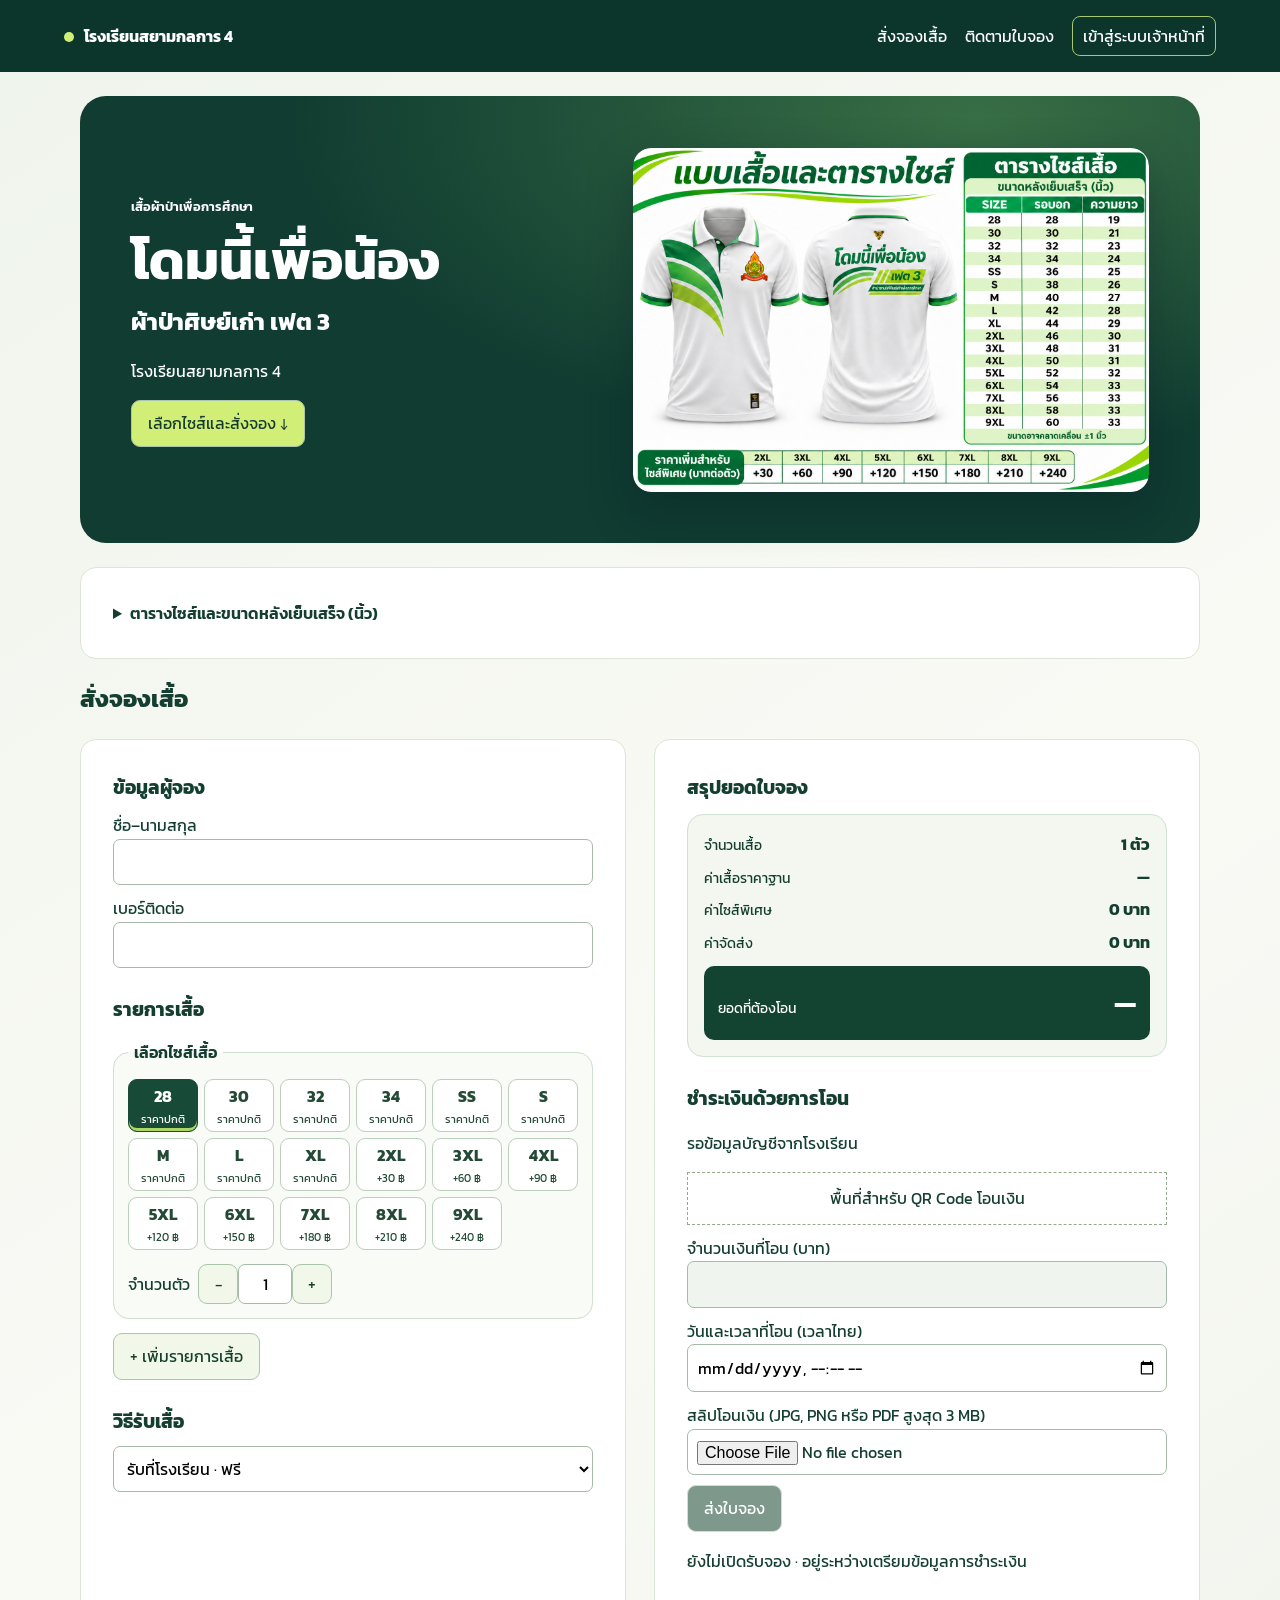
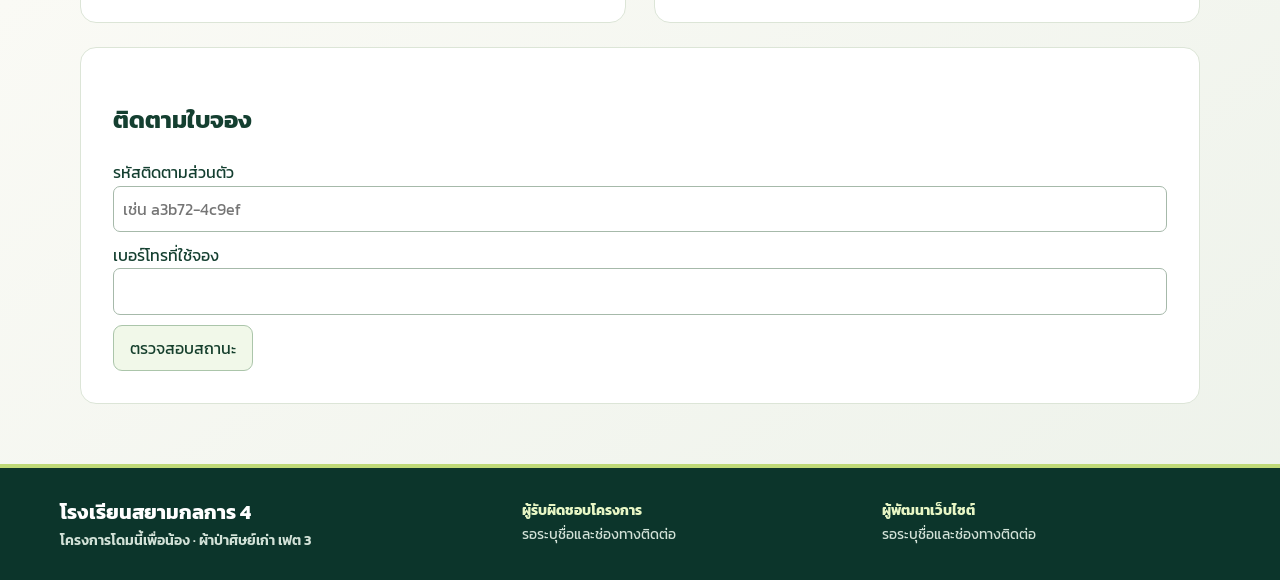
==== commit 6fd41434: "Add files via upload" ====
--- a/index.html
+++ b/index.html
@@ -6,4 +6,4 @@
 <h3>รายการเสื้อ</h3><div id="items"></div><button type="button" id="add">+ เพิ่มรายการเสื้อ</button>
 <h3>วิธีรับเสื้อ</h3><label><select name="delivery"><option value="pickup">รับที่โรงเรียน · ฟรี</option><option value="mail">ส่งไปรษณีย์ · 50 บาทต่อตัว</option></select></label><label id="addr" hidden>ที่อยู่จัดส่งพร้อมรหัสไปรษณีย์<textarea name="address" maxlength="600"></textarea></label></section>
 <section><h3>สรุปยอดใบจอง</h3><div class="price-card" aria-live="polite"><div><span>จำนวนเสื้อ</span><strong id="bill-count"></strong></div><div><span>ค่าเสื้อราคาฐาน</span><strong id="bill-base"></strong></div><div><span>ค่าไซส์พิเศษ</span><strong id="bill-extra"></strong></div><div><span>ค่าจัดส่ง</span><strong id="bill-ship"></strong></div><div class="grand-total"><span>ยอดที่ต้องโอน</span><strong id="bill-total"></strong></div></div><h3>ชำระเงินด้วยการโอน</h3><p id="bank">รอข้อมูลบัญชีจากโรงเรียน</p><div id="qr">พื้นที่สำหรับ QR Code โอนเงิน</div><label>จำนวนเงินที่โอน (บาท)<input readonly name="amount" type="number" min=".01" step=".01" required></label><label>วันและเวลาที่โอน (เวลาไทย)<input name="paidAt" type="datetime-local" required></label><label>สลิปโอนเงิน (JPG, PNG หรือ PDF สูงสุด 3 MB)<input name="slip" type="file" accept="image/jpeg,image/png,application/pdf" required></label><button class="btn" id="send" disabled>ส่งใบจอง</button><p id="msg" role="status"></p></section></div></form>
-<section id="track"><h2>ติดตามใบจอง</h2><form id="lookup"><label>รหัสติดตามส่วนตัว<input name="token" required autocomplete="off" placeholder="เช่น a3b72-4c9ef"></label><label>เบอร์โทรที่ใช้จอง<input name="phone" required type="tel" pattern="[0-9]{9,10}"></label><button>ตรวจสอบสถานะ</button></form><div id="result" role="status" aria-live="polite" aria-atomic="true"></div></section></main><footer class="school-footer"><div class="footer-inner"><div class="footer-brand"><strong>โรงเรียนสยามกลการ 4</strong><small>โครงการโดมนี้เพื่อน้อง · ผ้าป่าศิษย์เก่า เฟต 3</small></div><div class="footer-contact"><b>ผู้รับผิดชอบโครงการ</b><span id="owner"></span></div><div class="footer-contact"><b>ผู้พัฒนาเว็บไซต์</b><span id="developer"></span></div></div></footer><script src="qr.js"></script><script src="interaction.js"></script><script src="config.js"></script><script src="footer.js"></script><script src="app.js"></script></body></html>
+<section id="track"><h2>ติดตามใบจอง</h2><form id="lookup"><label>รหัสติดตามส่วนตัว<input name="token" required autocomplete="off" placeholder="เช่น a3b72-4c9ef"></label><label>เบอร์โทรที่ใช้จอง<input name="phone" required type="tel" pattern="[0-9]{9,10}"></label><button>ตรวจสอบสถานะ</button></form><div id="result" role="status" aria-live="polite" aria-atomic="true"></div></section></main><footer class="school-footer"><div class="footer-inner"><div class="footer-brand"><strong>โรงเรียนสยามกลการ 4</strong><small>โครงการโดมนี้เพื่อน้อง · ผ้าป่าศิษย์เก่า เฟต 3</small></div><div class="footer-contact"><b>ผู้รับผิดชอบโครงการ</b><span id="owner"></span></div><div class="footer-contact"><b>ผู้พัฒนาเว็บไซต์</b><span id="developer"></span></div></div></footer><script src="qr.js"></script><script src="interaction.js"></script><script src="config.js"></script><script src="footer.js"></script><script src="shirt-image.js"></script><script src="size-cards.js"></script><script src="app.js"></script></body></html>
--- a/style.css
+++ b/style.css
@@ -1,6 +1,6 @@
 @import url('https://fonts.googleapis.com/css2?family=Kanit:wght@400;500;600;700&display=swap');
 *{box-sizing:border-box}body{margin:0;background:#f6f8f1;color:#143f30;font:16px/1.65 Kanit,sans-serif}header{background:#103d2d;color:white;display:flex;justify-content:space-between;padding:16px max(5vw,18px);align-items:center;gap:12px;flex-wrap:wrap}nav{display:flex;gap:18px}nav a{color:white}a{text-decoration:none}main{max-width:1160px;margin:auto;padding:0 20px 60px}.hero,.grid{display:grid;grid-template-columns:1fr 1fr;gap:28px}.hero{align-items:center;padding:50px 0}.hero img{width:100%;display:block;border-radius:18px}.hero h1{font-size:clamp(44px,6vw,84px);line-height:1.2;margin:10px 0}.hero h2,h3{margin:0}small{font-weight:600}.btn,button{font:inherit;cursor:pointer;border:1px solid #abc5aa;background:#f1f8e9;color:#153f2c;border-radius:9px;padding:9px 16px;display:inline-block}.btn{background:#164630;color:white}.btn:disabled{opacity:.55;cursor:default}.grid section,details,#track{background:white;border:1px solid #dce5d7;border-radius:16px;padding:clamp(16px,3vw,32px)}h3:not(:first-child){margin-top:26px}label{display:block;margin:10px 0}input,select,textarea{display:block;width:100%;font:inherit;padding:9px;border:1px solid #a6b9aa;border-radius:7px;background:white}input[type=checkbox]{width:auto;display:inline}summary{cursor:pointer;font-weight:600}table{width:100%;border-collapse:collapse;text-align:center}td,th{padding:5px;border-bottom:1px solid #dde6d9}.item{border-bottom:1px solid #c6d6c4;padding:8px 0 14px;margin-bottom:12px}#bill,#bank,#msg,#result{white-space:pre-line;overflow-wrap:anywhere}#bill{background:#eef7d6;padding:16px}#qr{border:1px dashed #94aa8b;padding:12px;text-align:center}#qr img{max-width:200px;width:100%}#track{margin-top:24px}[hidden]{display:none!important}@media(max-width:720px){.hero,.grid{grid-template-columns:1fr}.hero{padding:26px 0;gap:18px}main{padding-inline:14px}.grid{gap:12px}}
-nav{flex-wrap:wrap;align-items:center}.staff-link{color:white;border:1px solid #a6c972;border-radius:8px;padding:6px 10px}.hero .poster{display:block;aspect-ratio:1536/887;overflow:hidden;border-radius:18px}#signin{max-width:450px;margin:40px auto;padding:24px;background:white;border-radius:16px}#panel{margin-top:24px}
+nav{flex-wrap:wrap;align-items:center}.staff-link{color:white;border:1px solid #a6c972;border-radius:8px;padding:6px 10px}.hero .poster{display:block;aspect-ratio:auto;overflow:hidden;border-radius:18px}#signin{max-width:450px;margin:40px auto;padding:24px;background:white;border-radius:16px}#panel{margin-top:24px}
 :root{--forest:#0d4738;--lime:#d1ef77}body{background:linear-gradient(145deg,#eff4ec,#fafaf5 52%,#edf2ea)}header,footer{background:#0c352b}header strong:before{content:"";display:inline-block;width:10px;height:10px;margin-right:10px;background:var(--lime);border-radius:50%}.hero{padding:clamp(28px,5vw,74px);margin:24px 0;background:radial-gradient(ellipse at 80% 5%,#386e45,transparent 55%),#103c31;color:#fff;border-radius:26px}.hero .btn{background:var(--lime);color:#163c30}.hero .poster{box-shadow:0 18px 44px #071e2560}.btn,button{transition:transform .18s,box-shadow .18s}button:hover,.btn:hover{transform:translateY(-2px);box-shadow:0 4px 14px #153b2825}footer{color:white;padding:28px max(6vw,22px);display:flex;justify-content:space-between;flex-wrap:wrap;gap:20px}footer span{color:#c7d9cc}#logout{float:right}.switch,.filters{display:flex;align-items:end;gap:10px;flex-wrap:wrap;margin:18px 0}.switch button[aria-pressed=true]{background:var(--forest);color:white}.filters label{margin:0}.booking,#report{margin:12px 0;background:white;border-radius:16px;padding:20px;border:1px solid #d8e2d9}.booking summary{display:flex;justify-content:space-between;align-items:center;gap:10px;flex-wrap:wrap}.badge{font-size:.88rem;background:#eef3d7;padding:4px 12px;border-radius:40px}.booking dl{display:grid;grid-template-columns:minmax(85px,1fr) 2fr;gap:8px;margin:16px 0}.booking dd{margin:0;overflow-wrap:anywhere}.preview img{display:block;width:min(100%,560px);max-height:600px;object-fit:contain}.booking button{margin:5px}.booking textarea{max-width:550px}input:focus,textarea:focus,select:focus{outline:2px solid #578747} @media(prefers-reduced-motion:reduce){*{transition:none!important}}
 body{display:flex;flex-direction:column;min-height:100vh}main{width:100%;flex:1}.hero{grid-template-columns:minmax(0,1fr) minmax(0,1.08fr);padding:clamp(24px,4vw,54px);gap:24px}.hero h1{font-size:clamp(28px,4.2vw,58px);line-height:1.18;white-space:nowrap}.hero .poster{align-self:center}
 .workspace{max-width:1280px;padding-top:25px}.workspace #panel{display:grid;grid-template-columns:175px minmax(0,1fr);gap:18px 24px}.workspace #panel>h1{grid-column:1/-1;grid-row:1;background:#123d33;color:white;padding:24px;border-radius:20px;margin:0;font-size:clamp(23px,3vw,39px)}#panel>#logout{grid-column:1/-1;grid-row:1;z-index:1;align-self:center;justify-self:end;margin-right:18px;font-size:14px}#metrics{grid-column:2;grid-row:2;display:grid;grid-template-columns:repeat(3,1fr);gap:12px}#metrics button{background:white;text-align:left;border:1px solid #d4e3da;border-top:4px solid #2c7665;padding:16px 18px;border-radius:14px}#metrics button:nth-child(2){border-top-color:#d69a2c}#metrics strong{display:block;font-size:32px;line-height:1.25}.workspace .switch{grid-column:1;grid-row:2/4;background:#e3ece5;border-radius:16px;padding:10px;display:flex;flex-direction:column;align-items:stretch;align-self:start;margin:0}.switch button{text-align:left;border:none;background:transparent}.workspace #queue,.workspace #report,.workspace #order{grid-column:2;grid-row:3;margin:0}.workspace #queue{background:white;border:1px solid #dce6dd;border-radius:20px;padding:clamp(14px,2.5vw,28px)}#queue h2{margin:0}.filters{background:#f5f8f5;border-radius:14px;padding:14px}.filters label:first-child{flex:1;min-width:150px}.empty{display:grid;place-content:center;text-align:center;min-height:160px;border:1px dashed #bbcfc5;border-radius:14px}.empty p{margin:5px}.booking summary:after{content:'⌄';color:#57826a}.booking summary small{color:#557367}
@@ -11,3 +11,4 @@
 
 .price-card{display:grid;gap:6px;background:#f4f7ef;border:1px solid #d1e0d3;border-radius:16px;padding:16px;margin:12px 0 18px}.price-card>div{display:flex;justify-content:space-between;align-items:baseline;gap:12px}.price-card span{font-size:14px}.price-card strong{text-align:right;font-variant-numeric:tabular-nums}.price-card .grand-total{color:white;background:#134331;padding:14px;border-radius:10px;margin-top:5px;flex-wrap:wrap}.grand-total strong{font-size:clamp(20px,3vw,28px)}input[readonly]{background:#eff5ee;color:#225039;font-weight:600}
 #metrics button small{display:block}
+.size-item{min-width:0;margin:14px 0;padding:14px;border:1px solid #cfdfd0;border-radius:16px;background:#f8fbf6}.size-item legend{padding:0 6px;font-weight:600}.size-options{display:grid;grid-template-columns:repeat(auto-fit,minmax(64px,1fr));gap:6px}.size-choice{position:relative;margin:0;cursor:pointer}.size-choice input{position:absolute;inline-size:1px;block-size:1px;padding:0;opacity:0}.size-choice span{display:grid;place-items:center;min-height:53px;padding:3px;background:white;border:1px solid #bbcfbd;border-radius:9px;color:#244a36}.size-choice small{font-size:11px;font-weight:400}.size-choice input:checked+span{background:#174b37;color:white;border-color:#174b37;box-shadow:inset 0 -3px #acd765}.size-choice input:focus-visible+span{outline:3px solid #ba8515;outline-offset:2px}.quantity-bar{display:flex;align-items:center;gap:8px;flex-wrap:wrap;margin-top:14px}.quantity-bar label{margin:0}.stepper{display:flex;align-items:center}.stepper button{width:40px;height:40px;padding:0}.stepper input{width:54px;text-align:center;height:40px;padding:2px;appearance:textfield}.stepper input::-webkit-inner-spin-button{appearance:none}.remove-size{margin-left:auto;font-size:13px}.remove-size:disabled{display:none}.hero .poster.custom-shirt{aspect-ratio:auto;background:white}.poster.custom-shirt img{object-fit:contain;max-height:430px}
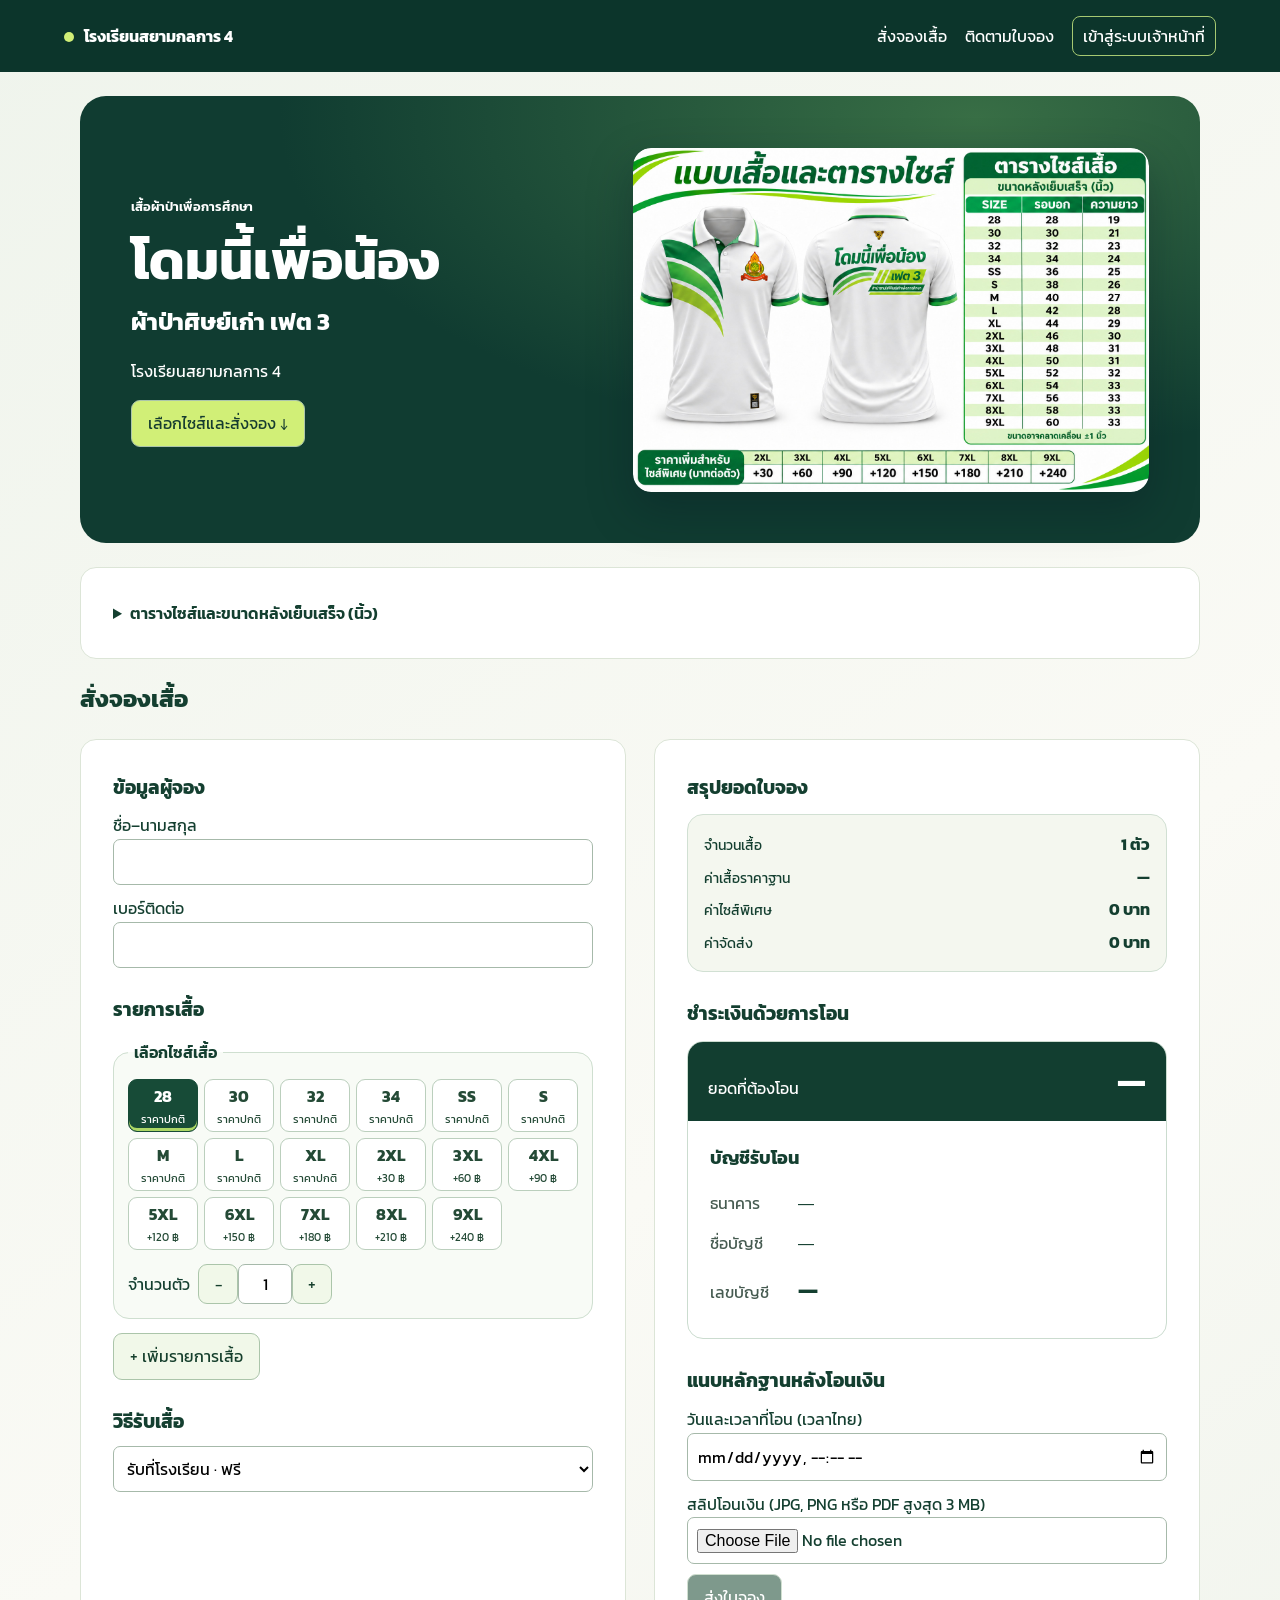
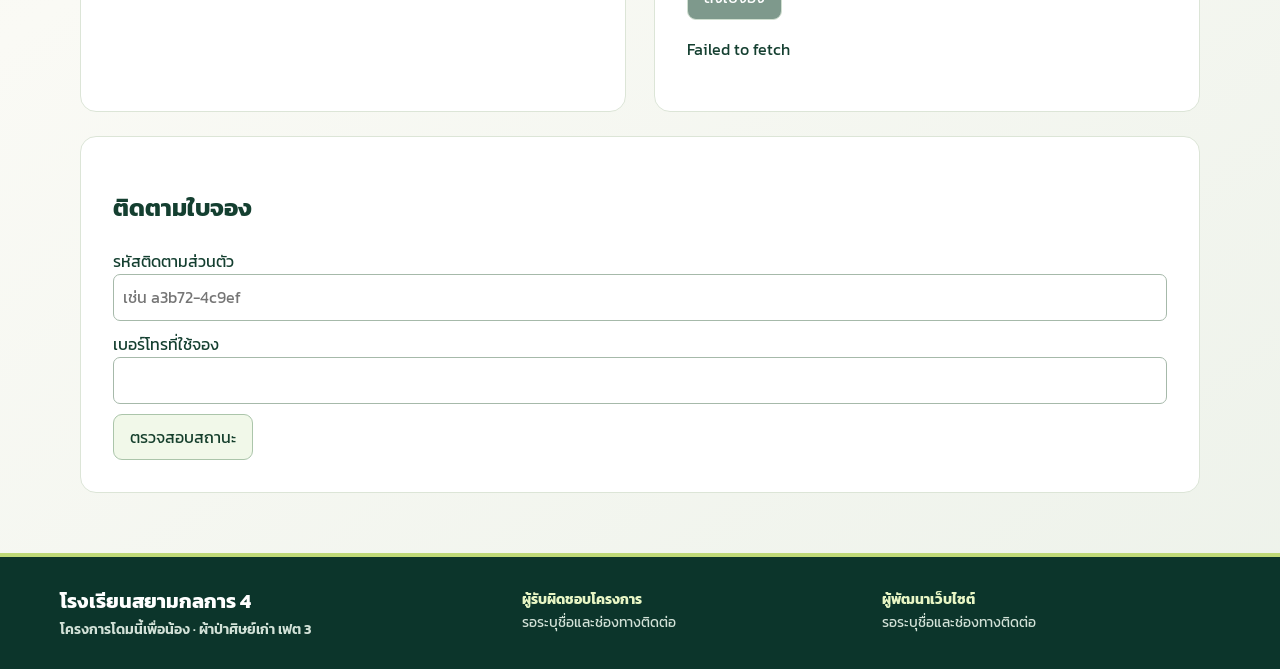
==== commit afc5bf29: "Add files via upload" ====
--- a/index.html
+++ b/index.html
@@ -1,9 +1,31 @@
-<!DOCTYPE html><html lang="th"><meta charset="utf-8"><meta name="viewport" content="width=device-width,initial-scale=1"><title>โดมนี้เพื่อน้อง | โรงเรียนสยามกลการ 4</title><link rel="stylesheet" href="style.css"><body>
+<!DOCTYPE html><html lang="th"><meta charset="utf-8"><meta name="viewport" content="width=device-width,initial-scale=1"><title>โดมนี้เพื่อน้อง | โรงเรียนสยามกลการ 4</title><link rel="stylesheet" href="style.css?v=payment2"><body>
 <header><strong>โรงเรียนสยามกลการ 4</strong><nav><a href="#order">สั่งจองเสื้อ</a><a href="#track">ติดตามใบจอง</a><a class="staff-link" href="staff.html">เข้าสู่ระบบเจ้าหน้าที่</a></nav></header>
 <main><section class="hero"><div><small>เสื้อผ้าป่าเพื่อการศึกษา</small><h1>โดมนี้เพื่อน้อง</h1><h2>ผ้าป่าศิษย์เก่า เฟต 3</h2><p>โรงเรียนสยามกลการ 4</p><a class="btn" href="#order">เลือกไซส์และสั่งจอง ↓</a></div><a class="poster" href="#chart" aria-label="ดูตารางไซส์"><img src="shirt.jpg" alt="ภาพเสื้อด้านหน้าและด้านหลัง พร้อมตารางขนาดเสื้อ"></a></section>
 <details id="chart"><summary>ตารางไซส์และขนาดหลังเย็บเสร็จ (นิ้ว)</summary><table><thead><tr><th>ไซส์</th><th>รอบอก</th><th>ความยาว</th><th>เพิ่มจากราคาฐาน (บาท)</th></tr></thead><tbody id="sizes"></tbody></table><small>ขนาดอาจคลาดเคลื่อน ±1 นิ้ว</small></details>
 <form id="order"><h2>สั่งจองเสื้อ</h2><div class="grid"><section><h3>ข้อมูลผู้จอง</h3><label>ชื่อ–นามสกุล<input name="customer" required maxlength="120" autocomplete="name"></label><label>เบอร์ติดต่อ<input name="phone" type="tel" required pattern="[0-9]{9,10}" autocomplete="tel"></label>
 <h3>รายการเสื้อ</h3><div id="items"></div><button type="button" id="add">+ เพิ่มรายการเสื้อ</button>
 <h3>วิธีรับเสื้อ</h3><label><select name="delivery"><option value="pickup">รับที่โรงเรียน · ฟรี</option><option value="mail">ส่งไปรษณีย์ · 50 บาทต่อตัว</option></select></label><label id="addr" hidden>ที่อยู่จัดส่งพร้อมรหัสไปรษณีย์<textarea name="address" maxlength="600"></textarea></label></section>
-<section><h3>สรุปยอดใบจอง</h3><div class="price-card" aria-live="polite"><div><span>จำนวนเสื้อ</span><strong id="bill-count"></strong></div><div><span>ค่าเสื้อราคาฐาน</span><strong id="bill-base"></strong></div><div><span>ค่าไซส์พิเศษ</span><strong id="bill-extra"></strong></div><div><span>ค่าจัดส่ง</span><strong id="bill-ship"></strong></div><div class="grand-total"><span>ยอดที่ต้องโอน</span><strong id="bill-total"></strong></div></div><h3>ชำระเงินด้วยการโอน</h3><p id="bank">รอข้อมูลบัญชีจากโรงเรียน</p><div id="qr">พื้นที่สำหรับ QR Code โอนเงิน</div><label>จำนวนเงินที่โอน (บาท)<input readonly name="amount" type="number" min=".01" step=".01" required></label><label>วันและเวลาที่โอน (เวลาไทย)<input name="paidAt" type="datetime-local" required></label><label>สลิปโอนเงิน (JPG, PNG หรือ PDF สูงสุด 3 MB)<input name="slip" type="file" accept="image/jpeg,image/png,application/pdf" required></label><button class="btn" id="send" disabled>ส่งใบจอง</button><p id="msg" role="status"></p></section></div></form>
-<section id="track"><h2>ติดตามใบจอง</h2><form id="lookup"><label>รหัสติดตามส่วนตัว<input name="token" required autocomplete="off" placeholder="เช่น a3b72-4c9ef"></label><label>เบอร์โทรที่ใช้จอง<input name="phone" required type="tel" pattern="[0-9]{9,10}"></label><button>ตรวจสอบสถานะ</button></form><div id="result" role="status" aria-live="polite" aria-atomic="true"></div></section></main><footer class="school-footer"><div class="footer-inner"><div class="footer-brand"><strong>โรงเรียนสยามกลการ 4</strong><small>โครงการโดมนี้เพื่อน้อง · ผ้าป่าศิษย์เก่า เฟต 3</small></div><div class="footer-contact"><b>ผู้รับผิดชอบโครงการ</b><span id="owner"></span></div><div class="footer-contact"><b>ผู้พัฒนาเว็บไซต์</b><span id="developer"></span></div></div></footer><script src="qr.js"></script><script src="interaction.js"></script><script src="config.js"></script><script src="footer.js"></script><script src="shirt-image.js"></script><script src="size-cards.js"></script><script src="app.js"></script></body></html>
+<section><h3>สรุปยอดใบจอง</h3><div class="price-card" aria-live="polite"><div><span>จำนวนเสื้อ</span><strong id="bill-count"></strong></div><div><span>ค่าเสื้อราคาฐาน</span><strong id="bill-base"></strong></div><div><span>ค่าไซส์พิเศษ</span><strong id="bill-extra"></strong></div><div><span>ค่าจัดส่ง</span><strong id="bill-ship"></strong></div></div>
+<h3>ชำระเงินด้วยการโอน</h3>
+<div class="transfer-card">
+  <div class="transfer-total"><span>ยอดที่ต้องโอน</span><strong id="bill-total" aria-live="polite">—</strong></div>
+  <div class="transfer-bank">
+    <h4>บัญชีรับโอน</h4>
+    <dl>
+      <div><dt>ธนาคาร</dt><dd id="pay-bank">—</dd></div>
+      <div><dt>ชื่อบัญชี</dt><dd id="pay-holder">—</dd></div>
+      <div><dt>เลขบัญชี</dt><dd><strong id="pay-account" dir="ltr">—</strong></dd></div>
+    </dl>
+    <button type="button" id="copy-account" hidden>คัดลอกเลขบัญชี</button>
+    <span class="copy-feedback" id="copy-feedback" role="status"></span>
+  </div>
+  <div class="transfer-qr" id="pay-qr" hidden>
+    <h4>สแกน QR เพื่อชำระเงิน</h4>
+    <img id="pay-image" alt="QR Code รับเงินสำหรับจองเสื้อ" hidden>
+    <a id="qr-original" target="_blank" rel="noopener" hidden>เปิดรูป QR ขนาดเต็ม ↗</a>
+    <p id="qr-error" role="status" hidden>โหลดรูป QR ไม่สำเร็จ กรุณาใช้เลขบัญชีด้านบน</p>
+  </div>
+</div>
+<input type="hidden" name="amount">
+<h3>แนบหลักฐานหลังโอนเงิน</h3><label>วันและเวลาที่โอน (เวลาไทย)<input name="paidAt" type="datetime-local" required></label><label>สลิปโอนเงิน (JPG, PNG หรือ PDF สูงสุด 3 MB)<input name="slip" type="file" accept="image/jpeg,image/png,application/pdf" required></label><button class="btn" id="send" disabled>ส่งใบจอง</button><p id="msg" role="status"></p></section></div></form>
+<section id="track"><h2>ติดตามใบจอง</h2><form id="lookup"><label>รหัสติดตามส่วนตัว<input name="token" required autocomplete="off" placeholder="เช่น a3b72-4c9ef"></label><label>เบอร์โทรที่ใช้จอง<input name="phone" required type="tel" pattern="[0-9]{9,10}"></label><button>ตรวจสอบสถานะ</button></form><div id="result" role="status" aria-live="polite" aria-atomic="true"></div></section></main><footer class="school-footer"><div class="footer-inner"><div class="footer-brand"><strong>โรงเรียนสยามกลการ 4</strong><small>โครงการโดมนี้เพื่อน้อง · ผ้าป่าศิษย์เก่า เฟต 3</small></div><div class="footer-contact"><b>ผู้รับผิดชอบโครงการ</b><span id="owner"></span></div><div class="footer-contact"><b>ผู้พัฒนาเว็บไซต์</b><span id="developer"></span></div></div></footer><script src="qr.js"></script><script src="interaction.js"></script><script src="config.js"></script><script src="footer.js"></script><script src="shirt-image.js"></script><script src="size-cards.js"></script><script src="app.js?v=payment2"></script></body></html>
--- a/style.css
+++ b/style.css
@@ -12,3 +12,35 @@
 .price-card{display:grid;gap:6px;background:#f4f7ef;border:1px solid #d1e0d3;border-radius:16px;padding:16px;margin:12px 0 18px}.price-card>div{display:flex;justify-content:space-between;align-items:baseline;gap:12px}.price-card span{font-size:14px}.price-card strong{text-align:right;font-variant-numeric:tabular-nums}.price-card .grand-total{color:white;background:#134331;padding:14px;border-radius:10px;margin-top:5px;flex-wrap:wrap}.grand-total strong{font-size:clamp(20px,3vw,28px)}input[readonly]{background:#eff5ee;color:#225039;font-weight:600}
 #metrics button small{display:block}
 .size-item{min-width:0;margin:14px 0;padding:14px;border:1px solid #cfdfd0;border-radius:16px;background:#f8fbf6}.size-item legend{padding:0 6px;font-weight:600}.size-options{display:grid;grid-template-columns:repeat(auto-fit,minmax(64px,1fr));gap:6px}.size-choice{position:relative;margin:0;cursor:pointer}.size-choice input{position:absolute;inline-size:1px;block-size:1px;padding:0;opacity:0}.size-choice span{display:grid;place-items:center;min-height:53px;padding:3px;background:white;border:1px solid #bbcfbd;border-radius:9px;color:#244a36}.size-choice small{font-size:11px;font-weight:400}.size-choice input:checked+span{background:#174b37;color:white;border-color:#174b37;box-shadow:inset 0 -3px #acd765}.size-choice input:focus-visible+span{outline:3px solid #ba8515;outline-offset:2px}.quantity-bar{display:flex;align-items:center;gap:8px;flex-wrap:wrap;margin-top:14px}.quantity-bar label{margin:0}.stepper{display:flex;align-items:center}.stepper button{width:40px;height:40px;padding:0}.stepper input{width:54px;text-align:center;height:40px;padding:2px;appearance:textfield}.stepper input::-webkit-inner-spin-button{appearance:none}.remove-size{margin-left:auto;font-size:13px}.remove-size:disabled{display:none}.hero .poster.custom-shirt{aspect-ratio:auto;background:white}.poster.custom-shirt img{object-fit:contain;max-height:430px}
+
+.transfer-card {
+  margin: 12px 0 24px;
+  border: 1px solid #cbdccf;
+  border-radius: 16px;
+  overflow: hidden;
+  background: white;
+}
+.transfer-total {
+  display: flex;
+  flex-wrap: wrap;
+  justify-content: space-between;
+  align-items: baseline;
+  gap: 4px 16px;
+  background: #123e30;
+  color: white;
+  padding: 16px 20px;
+}
+.transfer-total strong { font-size: clamp(26px, 4vw, 36px); line-height: 1.3; }
+.transfer-bank, .transfer-qr { padding: clamp(14px, 3vw, 22px); }
+.transfer-card h4 { font-size: 18px; margin: 0 0 12px; }
+.transfer-bank dl { margin: 0; }
+.transfer-bank dl > div { padding: 6px 0; display: grid; grid-template-columns: 5em minmax(0, 1fr); align-items: baseline; gap: 8px; }
+.transfer-bank dt { color: #465b51; }
+.transfer-bank dd { margin: 0; font-weight: 500; overflow-wrap: anywhere; }
+#pay-account { font-size: clamp(19px, 3vw, 25px); font-variant-numeric: tabular-nums; user-select: all; }
+#copy-account { margin-top: 9px; }
+.copy-feedback { display: block; color: #28543b; font-size: 14px; }
+.copy-feedback:not(:empty) { padding-top: 6px; }
+.transfer-qr { text-align: center; background: #f4f8f3; border-top: 1px solid #d6e2d6; }
+.transfer-qr img { display: block; width: min(100%, 300px); height: auto; margin: 0 auto; }
+.transfer-qr a { display: inline-block; padding: 10px 6px; color: #164d3a; text-decoration: underline; text-underline-offset: 3px; }
